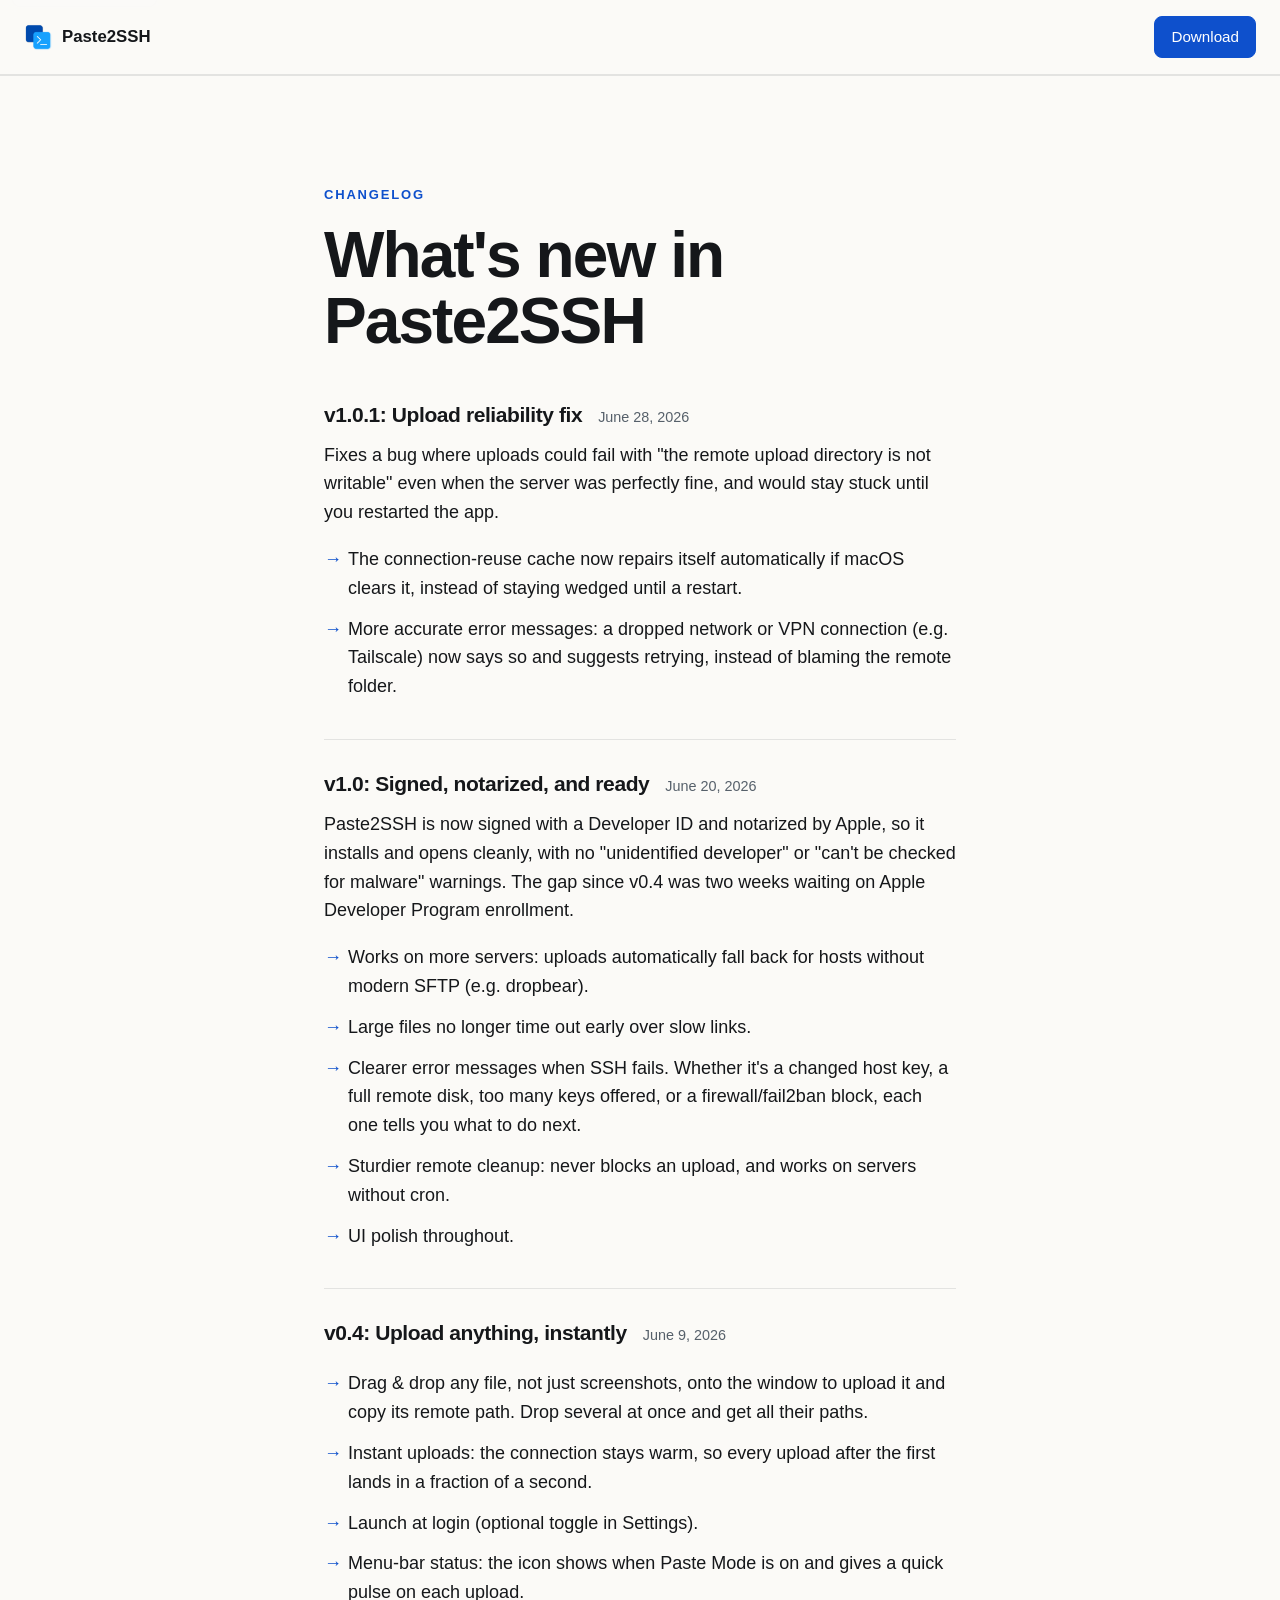
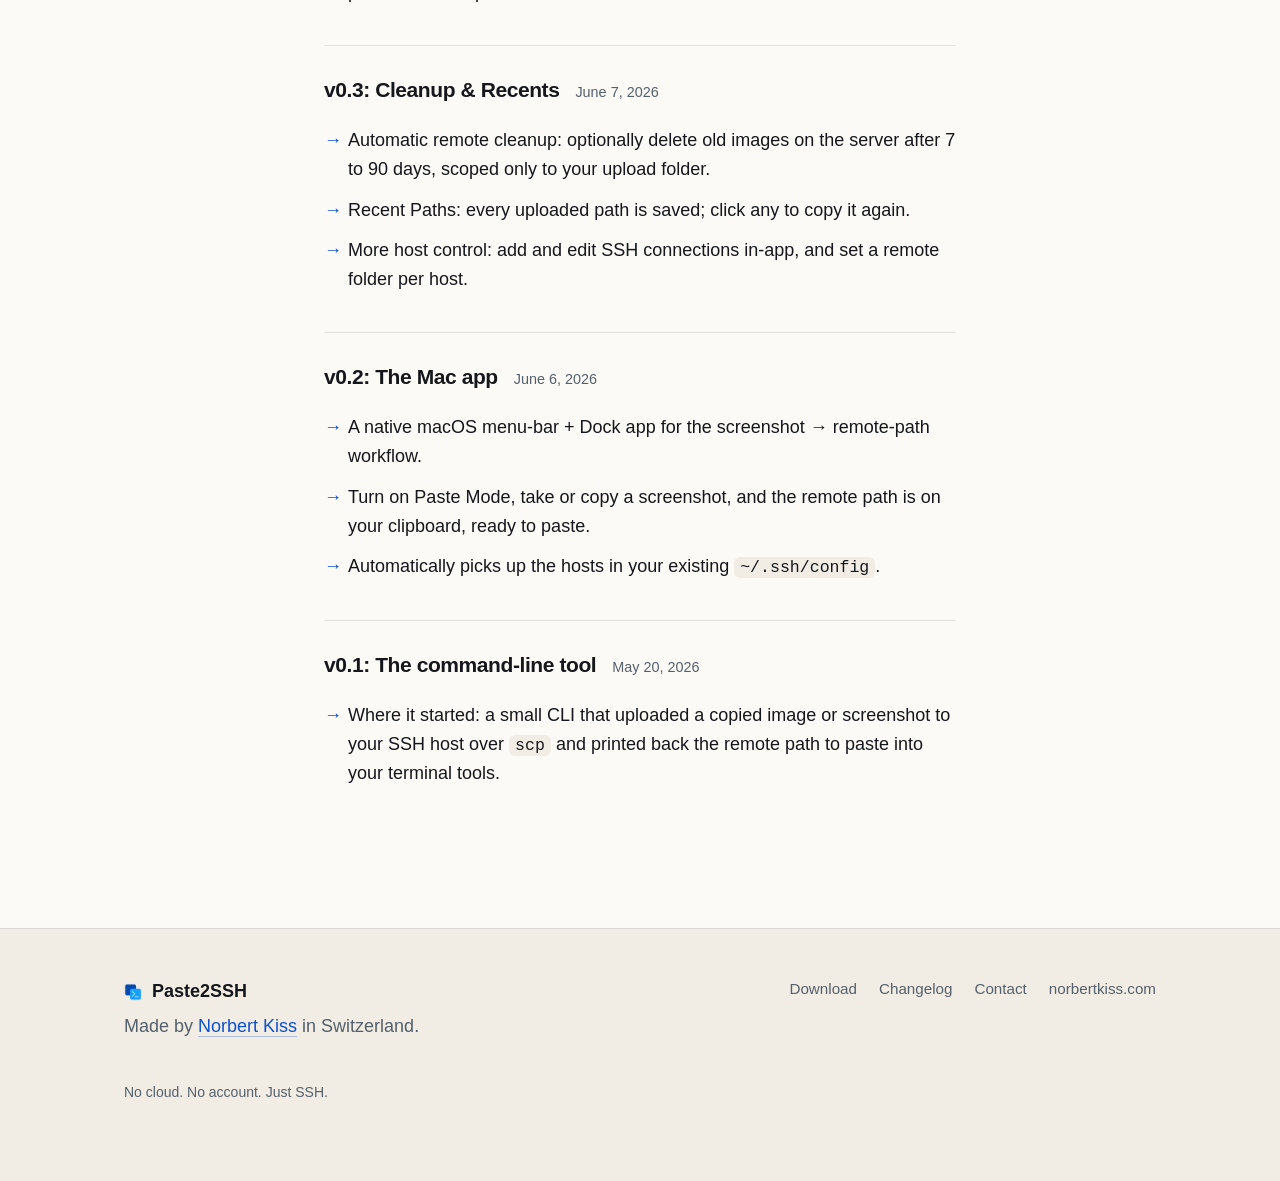
==== changelog/index.html @ ccfc24ff "Ship 1.0.1: fix upload control-socket bug; update site + changelog - SSHUploader: self-heal the Cont" ====
<!doctype html>
<html lang="en">
<head>
  <meta charset="utf-8" />
  <meta name="viewport" content="width=device-width, initial-scale=1" />
  <title>Changelog · Paste2SSH</title>
  <meta name="description" content="What's new in Paste2SSH: release notes from the command-line tool to the signed, notarized Mac app." />
  <meta name="theme-color" content="#0d1117" />
  <link rel="icon" type="image/png" sizes="32x32" href="/favicon-32x32.png?v=2" />
  <link rel="icon" type="image/png" sizes="16x16" href="/favicon-16x16.png?v=2" />
  <link rel="icon" href="/favicon.ico?v=2" sizes="any" />
  <link rel="apple-touch-icon" sizes="180x180" href="/apple-touch-icon.png?v=2" />
  <link rel="manifest" href="/site.webmanifest?v=2" />
  <link rel="canonical" href="https://paste2ssh.com/changelog/" />

  <meta property="og:type" content="website" />
  <meta property="og:site_name" content="Paste2SSH" />
  <meta property="og:url" content="https://paste2ssh.com/changelog/" />
  <meta property="og:title" content="Changelog · Paste2SSH" />
  <meta property="og:description" content="Release notes from the command-line tool to the signed, notarized Mac app." />
  <meta property="og:image" content="https://paste2ssh.com/og.png?v=4" />
  <meta property="og:image:type" content="image/png" />
  <meta property="og:image:width" content="1200" />
  <meta property="og:image:height" content="630" />

  <link rel="stylesheet" href="/styles.css?v=19" />
  <script
    defer
    data-website-id="dfid_6iDRUbRsPHQtEeW4TGu3i"
    data-domain="paste2ssh.com"
    src="https://datafa.st/js/script.js">
  </script>
</head>
<body>
  <a class="skip-link" href="#main">Skip to content</a>

  <header class="site-header">
    <a href="/" class="brand" aria-label="Paste2SSH home">
      <img class="brand-mark" src="/android-chrome-192x192.png?v=2" width="28" height="28" alt="" />
      <span class="brand-text">Paste2SSH</span>
    </a>
    <nav aria-label="Primary">
      <a href="/Paste2SSH-1.0.1.dmg" download data-fast-goal="download" data-fast-goal-location="changelog_nav" class="nav-cta">Download</a>
    </nav>
  </header>

  <main id="main">
    <section class="section">
      <div class="container container--narrow">
        <p class="eyebrow">Changelog</p>
        <h1>What's new in Paste2SSH</h1>

        <article class="release">
          <header class="release-head">
            <h2 class="release-ver">v1.0.1: Upload reliability fix</h2>
            <p class="release-date">June 28, 2026</p>
          </header>
          <p class="release-lead">
            Fixes a bug where uploads could fail with "the remote upload directory is
            not writable" even when the server was perfectly fine, and would stay
            stuck until you restarted the app.
          </p>
          <ul class="bullets">
            <li>The connection-reuse cache now repairs itself automatically if macOS clears it, instead of staying wedged until a restart.</li>
            <li>More accurate error messages: a dropped network or VPN connection (e.g. Tailscale) now says so and suggests retrying, instead of blaming the remote folder.</li>
          </ul>
        </article>

        <article class="release">
          <header class="release-head">
            <h2 class="release-ver">v1.0: Signed, notarized, and ready</h2>
            <p class="release-date">June 20, 2026</p>
          </header>
          <p class="release-lead">
            Paste2SSH is now signed with a Developer ID and notarized by Apple,
            so it installs and opens cleanly, with no "unidentified developer" or
            "can't be checked for malware" warnings. The gap since v0.4 was two
            weeks waiting on Apple Developer Program enrollment.
          </p>
          <ul class="bullets">
            <li>Works on more servers: uploads automatically fall back for hosts without modern SFTP (e.g. dropbear).</li>
            <li>Large files no longer time out early over slow links.</li>
            <li>Clearer error messages when SSH fails. Whether it's a changed host key, a full remote disk, too many keys offered, or a firewall/fail2ban block, each one tells you what to do next.</li>
            <li>Sturdier remote cleanup: never blocks an upload, and works on servers without cron.</li>
            <li>UI polish throughout.</li>
          </ul>
        </article>

        <article class="release">
          <header class="release-head">
            <h2 class="release-ver">v0.4: Upload anything, instantly</h2>
            <p class="release-date">June 9, 2026</p>
          </header>
          <ul class="bullets">
            <li>Drag &amp; drop any file, not just screenshots, onto the window to upload it and copy its remote path. Drop several at once and get all their paths.</li>
            <li>Instant uploads: the connection stays warm, so every upload after the first lands in a fraction of a second.</li>
            <li>Launch at login (optional toggle in Settings).</li>
            <li>Menu-bar status: the icon shows when Paste Mode is on and gives a quick pulse on each upload.</li>
          </ul>
        </article>

        <article class="release">
          <header class="release-head">
            <h2 class="release-ver">v0.3: Cleanup &amp; Recents</h2>
            <p class="release-date">June 7, 2026</p>
          </header>
          <ul class="bullets">
            <li>Automatic remote cleanup: optionally delete old images on the server after 7 to 90 days, scoped only to your upload folder.</li>
            <li>Recent Paths: every uploaded path is saved; click any to copy it again.</li>
            <li>More host control: add and edit SSH connections in-app, and set a remote folder per host.</li>
          </ul>
        </article>

        <article class="release">
          <header class="release-head">
            <h2 class="release-ver">v0.2: The Mac app</h2>
            <p class="release-date">June 6, 2026</p>
          </header>
          <ul class="bullets">
            <li>A native macOS menu-bar + Dock app for the screenshot → remote-path workflow.</li>
            <li>Turn on Paste Mode, take or copy a screenshot, and the remote path is on your clipboard, ready to paste.</li>
            <li>Automatically picks up the hosts in your existing <code>~/.ssh/config</code>.</li>
          </ul>
        </article>

        <article class="release">
          <header class="release-head">
            <h2 class="release-ver">v0.1: The command-line tool</h2>
            <p class="release-date">May 20, 2026</p>
          </header>
          <ul class="bullets">
            <li>Where it started: a small CLI that uploaded a copied image or screenshot to your SSH host over <code>scp</code> and printed back the remote path to paste into your terminal tools.</li>
          </ul>
        </article>
      </div>
    </section>
  </main>

  <footer class="site-footer">
    <div class="container">
      <div class="footer-row">
        <div>
          <p class="footer-brand">
            <img src="/android-chrome-192x192.png?v=2" width="18" height="18" alt="" />
            Paste2SSH
          </p>
          <p class="dim">Made by <a href="https://norbertkiss.com" data-fast-goal="norbertkiss_click" rel="noopener">Norbert Kiss</a> in Switzerland.</p>
        </div>
        <nav class="footer-nav" aria-label="Footer">
          <a href="/Paste2SSH-1.0.1.dmg" download data-fast-goal="download" data-fast-goal-location="changelog_footer">Download</a>
          <a href="/changelog/">Changelog</a>
          <a href="mailto:hello@paste2ssh.com" data-fast-goal="contact_click">Contact</a>
          <a href="https://norbertkiss.com" data-fast-goal="norbertkiss_click" rel="noopener">norbertkiss.com</a>
        </nav>
      </div>
      <p class="footer-bottom">No cloud. No account. Just SSH.</p>
    </div>
  </footer>
</body>
</html>
---- styles.css ----
/* ----------------------------------------------------------------
 * Paste2SSH landing — minimal stylesheet.
 * One sans font. One mono (for code). Three colors. Six font sizes.
 * ---------------------------------------------------------------- */

:root {
  --bg: #fbfaf7;
  --surface: #ffffff;
  --surface-alt: #f1ede5;
  --ink: #15171a;
  --ink-2: #56606a;
  --rule: rgba(15, 23, 30, 0.10);
  --accent: #0E50CC;
  --accent-ink: #ffffff;

  --sans: -apple-system, BlinkMacSystemFont, 'Inter', 'Segoe UI', Roboto,
          'Helvetica Neue', Arial, sans-serif;
  --mono: ui-monospace, 'SF Mono', SFMono-Regular, Menlo, Consolas,
          'Liberation Mono', monospace;

  --max: 1080px;
  --max-narrow: 680px;
  --radius: 12px;
}

@media (prefers-color-scheme: dark) {
  :root {
    --bg: #0d1117;
    --surface: #161b22;
    --surface-alt: #11161d;
    --ink: #e8ecf2;
    --ink-2: #9aa4af;
    --rule: rgba(240, 246, 252, 0.10);
    --accent: #4d92ff;
    --accent-ink: #0d1117;
  }
}

* { box-sizing: border-box; }

html { scroll-behavior: smooth; }

body {
  margin: 0;
  background: var(--bg);
  color: var(--ink);
  font-family: var(--sans);
  font-size: 18px;
  line-height: 1.6;
  -webkit-font-smoothing: antialiased;
  -moz-osx-font-smoothing: grayscale;
  text-rendering: optimizeLegibility;
}

a {
  color: var(--accent);
  text-decoration: none;
  border-bottom: 1px solid color-mix(in srgb, var(--accent) 28%, transparent);
}
a:hover { border-bottom-color: var(--accent); }

code {
  font-family: var(--mono);
  font-size: 0.92em;
  background: var(--surface-alt);
  color: var(--ink);
  padding: 1px 6px;
  border-radius: 6px;
}

h1, h2, h3 {
  margin: 0 0 0.5em;
  color: var(--ink);
  font-weight: 800;
  letter-spacing: -0.02em;
}
h1 {
  font-size: clamp(2.6rem, 5.4vw, 4rem);
  font-weight: 900;
  line-height: 1.04;
  letter-spacing: -0.03em;
}
h2 {
  font-size: clamp(1.85rem, 3.6vw, 2.5rem);
  line-height: 1.15;
}
h3 {
  font-size: 1.25rem;
  line-height: 1.35;
}

p { margin: 0 0 1em; color: var(--ink); }
.dim { color: var(--ink-2); }

.eyebrow {
  display: inline-block;
  font-size: 0.8125rem;
  font-weight: 700;
  letter-spacing: 0.14em;
  text-transform: uppercase;
  color: var(--accent);
  margin: 0 0 16px;
}

.skip-link {
  position: absolute;
  top: -40px;
  left: 12px;
  background: var(--surface);
  color: var(--ink);
  padding: 8px 12px;
  border-radius: 8px;
  border: 1px solid var(--rule);
}
.skip-link:focus { top: 12px; }

.container {
  max-width: var(--max);
  margin: 0 auto;
  padding: 0 24px;
}
.container--narrow { max-width: var(--max-narrow); }

/* ===== header ===== */

.site-header {
  position: sticky;
  top: 0;
  z-index: 10;
  display: flex;
  align-items: center;
  justify-content: space-between;
  padding: 16px 24px;
  background: color-mix(in srgb, var(--bg) 88%, transparent);
  backdrop-filter: blur(10px) saturate(140%);
  -webkit-backdrop-filter: blur(10px) saturate(140%);
  border-bottom: 1px solid var(--rule);
}

.brand {
  display: inline-flex;
  align-items: center;
  gap: 10px;
  font-weight: 800;
  color: var(--ink);
  border: 0;
}
.brand-mark { width: 28px; height: 28px; display: block; }
.brand-text { font-size: 1.05rem; }

.site-header nav {
  display: inline-flex;
  align-items: center;
  gap: 24px;
  font-size: 0.95rem;
}
.site-header nav a {
  color: var(--ink-2);
  border: 0;
}
.site-header nav a:hover,
.site-header nav a[aria-current="page"] { color: var(--ink); }

.nav-cta {
  padding: 8px 16px;
  border-radius: 8px;
  background: var(--accent);
  color: var(--accent-ink) !important;
  border: 1px solid var(--accent) !important;
}
.nav-cta:hover { filter: brightness(1.08); }

@media (max-width: 720px) {
  .site-header { padding: 12px 16px; }
  .site-header nav { gap: 16px; font-size: 0.9rem; }
  .site-header nav a:not(.nav-cta) { display: none; }
}

/* ===== hero ===== */

.hero { padding: clamp(72px, 9vw, 128px) 0 clamp(56px, 7vw, 88px); }

.hero-inner { text-align: center; }
.hero-copy {
  max-width: 760px;
  margin: 0 auto;
}
.hero-copy .subhead { margin-left: auto; margin-right: auto; }
.hero-copy .cta-row { justify-content: center; }

.subhead {
  font-size: clamp(1.125rem, 1.6vw, 1.3125rem);
  line-height: 1.55;
  color: var(--ink-2);
  max-width: 54ch;
  margin: 20px 0 32px;
}

.cta-row {
  display: flex;
  flex-wrap: wrap;
  gap: 12px;
}

.btn {
  display: inline-flex;
  align-items: center;
  justify-content: center;
  padding: 14px 22px;
  border-radius: 10px;
  font-weight: 600;
  font-size: 1rem;
  border: 1px solid var(--rule);
  background: var(--surface);
  color: var(--ink);
  cursor: pointer;
}
.btn:hover { border-color: var(--ink-2); }

.btn-primary {
  background: var(--accent);
  color: var(--accent-ink);
  border-color: var(--accent);
}
.btn-primary:hover { filter: brightness(1.08); }

.btn-secondary { background: transparent; }

.btn-brew {
  gap: 9px;
  padding: 14px 18px;
  font-family: var(--mono);
  font-size: 0.875rem;
  background: var(--surface-alt);
  color: var(--ink);
  border-color: var(--rule);
  white-space: nowrap;
}
.btn-brew:hover { border-color: var(--ink-2); }
.btn-brew .brew-prompt { color: var(--accent); font-weight: 700; }
.brew-icon { color: var(--ink-2); flex-shrink: 0; margin-left: 2px; }
.brew-icon--check { display: none; }
.btn-brew.copied { border-color: color-mix(in srgb, var(--accent) 40%, var(--rule)); }
.btn-brew.copied .brew-icon--copy { display: none; }
.btn-brew.copied .brew-icon--check { display: inline; color: var(--accent); }
@media (max-width: 380px) {
  .btn-brew { font-size: 0.8rem; padding: 14px 14px; }
}

.trust-line {
  margin: 18px 0 0;
  font-size: 0.875rem;
  color: var(--ink-2);
}
.hero-support {
  margin: 18px 0 0;
  font-size: 0.875rem;
  color: var(--ink-2);
  text-align: center;
}

.hero-shot {
  margin: clamp(40px, 5vw, 64px) auto 0;
  max-width: 1000px;
}
.hero-shot img,
.hero-shot video {
  display: block;
  width: 100%;
  height: auto;
  border-radius: 14px;
  border: 1px solid var(--rule);
  box-shadow: 0 24px 60px rgba(15, 23, 30, 0.12);
}

/* ===== generic section ===== */

.section { padding: clamp(64px, 8vw, 104px) 0; border-top: 1px solid var(--rule); }
.section--alt { background: var(--surface-alt); }

.section-lede {
  margin: -6px 0 32px;
  font-size: 1.125rem;
  max-width: 56ch;
  color: var(--ink-2);
}

/* ===== "the annoyance" steps ===== */

.five-steps {
  margin: 24px 0;
  padding: 0;
  list-style: none;
  counter-reset: step;
}
.five-steps li {
  counter-increment: step;
  position: relative;
  padding: 14px 14px 14px 56px;
  border-top: 1px solid var(--rule);
}
.five-steps li:last-child { border-bottom: 1px solid var(--rule); }
.five-steps li::before {
  content: counter(step);
  position: absolute;
  left: 14px;
  top: 50%;
  transform: translateY(-50%);
  display: inline-grid;
  place-items: center;
  width: 30px;
  height: 30px;
  border-radius: 999px;
  background: var(--surface-alt);
  color: var(--ink-2);
  font-weight: 700;
  font-size: 0.875rem;
}

.pullquote {
  margin: 36px 0 20px;
  padding-left: 22px;
  border-left: 4px solid var(--accent);
  font-size: clamp(1.3125rem, 2.2vw, 1.625rem);
  font-weight: 700;
  line-height: 1.4;
  letter-spacing: -0.01em;
  color: var(--ink);
}

/* ===== how-it-works ===== */

.how-grid {
  display: grid;
  grid-template-columns: 1fr 1fr;
  gap: 56px;
  align-items: center;
}
@media (max-width: 820px) {
  .how-grid { grid-template-columns: 1fr; gap: 32px; }
}

.workflow {
  padding: clamp(36px, 4vw, 52px) 24px;
  background: var(--surface);
  border: 1px solid var(--rule);
  border-radius: 16px;
  display: flex;
  flex-direction: column;
  align-items: center;
  gap: 18px;
}
.workflow-step {
  display: flex;
  flex-direction: column;
  align-items: center;
  gap: 16px;
}
.workflow-step strong {
  font-size: 1.1875rem;
  font-weight: 700;
  text-align: center;
}

.keycaps {
  display: inline-flex;
  gap: 8px;
}
.keycaps kbd {
  display: inline-grid;
  place-items: center;
  min-width: 52px;
  height: 52px;
  padding: 0 12px;
  background: var(--surface-alt);
  color: var(--ink);
  font-family: var(--mono);
  font-size: 1.25rem;
  border: 1px solid var(--rule);
  border-bottom-width: 3px;
  border-radius: 10px;
}

.workflow-arrow {
  color: var(--ink-2);
  font-size: 1.25rem;
}

.terminal {
  margin: 48px 0 0;
  padding: 20px 24px;
  background: var(--surface-alt);
  border: 1px solid var(--rule);
  border-radius: var(--radius);
  color: var(--ink);
  overflow-x: auto;
  white-space: pre;
  font-family: var(--mono);
  font-size: 0.9375rem;
  line-height: 1.6;
}
.term-prompt { color: var(--accent); font-weight: 700; }
.term-out    { color: var(--ink-2); }

/* ===== tour features (stacked) ===== */

.section--tour > .container > .eyebrow,
.section--tour > .container > h2,
.section--tour > .container > .section-lede {
  text-align: center;
}
.section--tour > .container > h2 {
  max-width: 22ch;
  margin-left: auto;
  margin-right: auto;
}
.section--tour > .container > .section-lede {
  margin-left: auto;
  margin-right: auto;
}

.tour-feature {
  padding: clamp(56px, 8vw, 104px) 0 0;
  display: flex;
  flex-direction: column;
  align-items: center;
  text-align: center;
}

.tour-feature-eyebrow {
  font-size: 0.8125rem;
  font-weight: 700;
  letter-spacing: 0.14em;
  text-transform: uppercase;
  color: var(--accent);
  margin: 0 0 14px;
}

.tour-feature h3 {
  font-size: clamp(1.875rem, 3.6vw, 2.75rem);
  font-weight: 800;
  line-height: 1.1;
  letter-spacing: -0.02em;
  max-width: 22ch;
  margin: 0 auto 20px;
  color: var(--ink);
}

.tour-feature p {
  font-size: 1.0625rem;
  line-height: 1.65;
  max-width: 58ch;
  margin: 0 auto 12px;
  color: var(--ink-2);
}
.tour-feature p:last-of-type { margin-bottom: 0; }

.tour-feature figure {
  margin: clamp(36px, 5vw, 56px) auto 0;
  display: flex;
  flex-direction: column;
  align-items: center;
  width: 100%;
}
.tour-feature img {
  width: 100%;
  max-width: 720px;
  height: auto;
  border-radius: 14px;
  border: 1px solid var(--rule);
  box-shadow: 0 24px 60px rgba(15, 23, 30, 0.10);
}
.tour-feature figcaption {
  margin-top: 14px;
  font-size: 0.9rem;
  color: var(--ink-2);
}

.tour-feature .menubar-mock {
  max-width: 320px;
  box-shadow: 0 24px 60px rgba(15, 23, 30, 0.10);
}

/* ===== menu-bar mock ===== */

.menubar-mock {
  width: 100%;
  border: 1px solid var(--rule);
  border-radius: var(--radius);
  overflow: hidden;
  background: var(--surface);
  font-size: 0.875rem;
}
.menubar-strip {
  display: flex;
  align-items: center;
  gap: 12px;
  padding: 7px 12px;
  background: var(--surface-alt);
  border-bottom: 1px solid var(--rule);
  font-family: var(--mono);
  font-size: 0.78rem;
  color: var(--ink-2);
}
.menubar-clock { letter-spacing: 0.04em; }
.menubar-spacer { flex: 1; }
.menubar-app { display: block; }

.menubar-menu {
  margin: 0;
  padding: 6px;
  list-style: none;
}
.menubar-item {
  display: flex;
  align-items: center;
  justify-content: space-between;
  gap: 10px;
  padding: 8px 12px;
  border-radius: 6px;
  color: var(--ink);
  text-align: left;
}
.menubar-item--header { font-weight: 600; }
.menubar-item--section { color: var(--ink-2); font-size: 0.78rem; text-transform: uppercase; letter-spacing: 0.08em; padding-top: 14px; padding-bottom: 4px; }
.menubar-item--checked { color: var(--accent); font-weight: 600; }
.menubar-item--divider {
  height: 1px;
  background: var(--rule);
  margin: 6px 12px;
  padding: 0;
}

.badge {
  display: inline-block;
  padding: 2px 8px;
  border-radius: 999px;
  font-size: 0.7rem;
  font-weight: 700;
  letter-spacing: 0.08em;
}
.badge--on { background: rgba(34, 197, 94, 0.14); color: #16a34a; border: 1px solid rgba(34, 197, 94, 0.32); }

/* ===== screenshot cards (main page) ===== */

.shots-center { text-align: center; }
.section .shots-center.eyebrow { display: block; }
h2.shots-center {
  max-width: 22ch;
  margin-left: auto;
  margin-right: auto;
}

.shots-grid {
  display: grid;
  grid-template-columns: repeat(3, 1fr);
  gap: 28px;
  margin-top: 48px;
}
@media (max-width: 900px) {
  .shots-grid { grid-template-columns: 1fr; gap: 40px; max-width: 480px; margin-left: auto; margin-right: auto; }
}

.shot-card { margin: 0; }
.shot-card img {
  width: 100%;
  height: auto;
  border-radius: 14px;
  border: 1px solid var(--rule);
  box-shadow: 0 16px 44px rgba(15, 23, 30, 0.10);
}
.shot-card figcaption {
  margin-top: 16px;
  font-size: 0.95rem;
  line-height: 1.55;
  color: var(--ink-2);
}
.shot-card figcaption strong {
  display: block;
  color: var(--ink);
  font-size: 1.0625rem;
  margin-bottom: 4px;
}

.shots-more { margin-top: 44px; font-size: 1.0625rem; }

.demo-lede {
  max-width: 56ch;
  margin: 16px auto 0;
  text-align: center;
}
.demo-shot {
  margin: 48px auto 0;
  max-width: 920px;
}
.demo-shot img,
.demo-shot video {
  width: 100%;
  height: auto;
  display: block;
  border-radius: 14px;
  border: 1px solid var(--rule);
  box-shadow: 0 24px 60px rgba(15, 23, 30, 0.12);
}

.small-note { font-size: 0.9375rem; margin-top: 20px; }

/* ===== changelog ===== */

.release {
  padding: 32px 0;
  border-top: 1px solid var(--rule);
}
.release:first-of-type { border-top: 0; padding-top: 16px; }
.release-head {
  display: flex;
  flex-wrap: wrap;
  align-items: baseline;
  gap: 4px 16px;
  margin-bottom: 12px;
}
.release-ver { margin: 0; font-size: 1.3125rem; }
.release-date { margin: 0; font-size: 0.9rem; color: var(--ink-2); }
.release-lead { color: var(--ink); margin: 0; }
.release-lead + .bullets { margin-top: 12px; }

/* ===== final CTA band ===== */

.band {
  background: #0E50CC;
  padding: clamp(72px, 9vw, 112px) 0;
  text-align: center;
}
.band h2 {
  color: #ffffff;
  max-width: 24ch;
  margin: 0 auto 14px;
}
.band-sub {
  color: rgba(255, 255, 255, 0.85);
  max-width: 36ch;
  margin: 0 auto 28px;
}
.band-cta { justify-content: center; }
.btn-invert {
  background: #ffffff;
  color: var(--accent);
  border-color: #ffffff;
  font-size: 1.0625rem;
  padding: 16px 28px;
}
.btn-invert:hover { filter: brightness(0.96); color: var(--accent); }
.btn-share {
  gap: 9px;
  background: transparent;
  color: #ffffff;
  border: 1px solid rgba(255, 255, 255, 0.55);
  font-size: 1.0625rem;
  padding: 16px 24px;
}
.btn-share:hover { border-color: #ffffff; }
.share-icon { color: currentColor; flex-shrink: 0; }
.share-icon--check { display: none; }
.btn-share.copied .share-icon--copy { display: none; }
.btn-share.copied .share-icon--check { display: inline; }
.band-meta {
  margin: 22px 0 0;
  font-size: 0.9375rem;
  color: rgba(255, 255, 255, 0.75);
}
.band-meta a {
  color: rgba(255, 255, 255, 0.9);
  border-bottom-color: rgba(255, 255, 255, 0.4);
}
.band-meta a:hover { border-bottom-color: #ffffff; }

/* ===== bullets ===== */

.bullets {
  padding-left: 0;
  list-style: none;
  margin: 16px 0 0;
}
.bullets li {
  position: relative;
  padding: 6px 0 6px 24px;
  color: var(--ink);
}
.bullets li::before {
  content: '→';
  position: absolute;
  left: 0;
  color: var(--accent);
  font-weight: 700;
}

/* ===== founder letter ===== */

.section--letter { background: var(--surface-alt); }

.letter {
  margin: 24px 0 0;
  padding: 44px 48px;
  background: var(--surface);
  border: 1px solid var(--rule);
  border-radius: var(--radius);
  font-size: 1.125rem;
  line-height: 1.7;
  color: var(--ink);
}
.letter p { color: var(--ink); margin: 0 0 1.1em; }
.letter p:last-child { margin-bottom: 0; }
.letter-sign { margin-top: 32px; font-weight: 600; }
.letter-ps { margin-top: 28px; padding-top: 22px; border-top: 1px solid var(--rule); color: var(--ink-2); font-size: 1rem; }

.letter-cta { justify-content: flex-start; margin-top: 32px; }

@media (max-width: 600px) {
  .letter { padding: 28px 24px; font-size: 1.0625rem; }
}

/* ===== download meta ===== */

.meta {
  margin: 28px 0 0;
  padding: 20px 22px;
  border: 1px solid var(--rule);
  border-radius: var(--radius);
  background: var(--surface);
  display: grid;
  grid-template-columns: repeat(auto-fit, minmax(140px, 1fr));
  gap: 16px 24px;
}
.meta > div { display: flex; flex-direction: column; gap: 2px; }
.meta dt {
  font-size: 0.78rem;
  font-weight: 700;
  text-transform: uppercase;
  letter-spacing: 0.1em;
  color: var(--ink-2);
}
.meta dd { margin: 0; font-size: 0.95rem; color: var(--ink); }

/* ===== faq ===== */

.section--faq details {
  border-top: 1px solid var(--rule);
  padding: 20px 0;
}
.section--faq details:last-of-type { border-bottom: 1px solid var(--rule); }

.section--faq summary {
  list-style: none;
  cursor: pointer;
  font-weight: 700;
  font-size: 1.0625rem;
  display: flex;
  justify-content: space-between;
  align-items: center;
  gap: 16px;
  color: var(--ink);
}
.section--faq summary::-webkit-details-marker { display: none; }
.section--faq summary::after {
  content: '+';
  font-family: var(--mono);
  font-size: 1.4rem;
  color: var(--ink-2);
  line-height: 1;
}
.section--faq details[open] summary::after { content: '−'; }

.section--faq details p {
  margin: 14px 0 0;
  color: var(--ink-2);
}

.section--faq + .container,
.faq-more {
  margin-top: 28px;
  text-align: center;
}

/* ===== footer ===== */

.site-footer {
  border-top: 1px solid var(--rule);
  padding: 48px 0 64px;
  background: var(--surface-alt);
}
.footer-row {
  display: flex;
  flex-wrap: wrap;
  align-items: flex-start;
  justify-content: space-between;
  gap: 28px;
}
.footer-brand {
  display: inline-flex;
  align-items: center;
  gap: 10px;
  margin: 0 0 6px;
  font-weight: 800;
  color: var(--ink);
}
.footer-brand img { display: block; width: 18px; height: 18px; }
.footer-nav {
  display: flex;
  flex-wrap: wrap;
  gap: 6px 22px;
  align-items: center;
  font-size: 0.95rem;
}
.footer-nav a {
  color: var(--ink-2);
  border: 0;
}
.footer-nav a:hover { color: var(--ink); }
.footer-bottom {
  margin-top: 22px;
  color: var(--ink-2);
  font-size: 0.875rem;
}
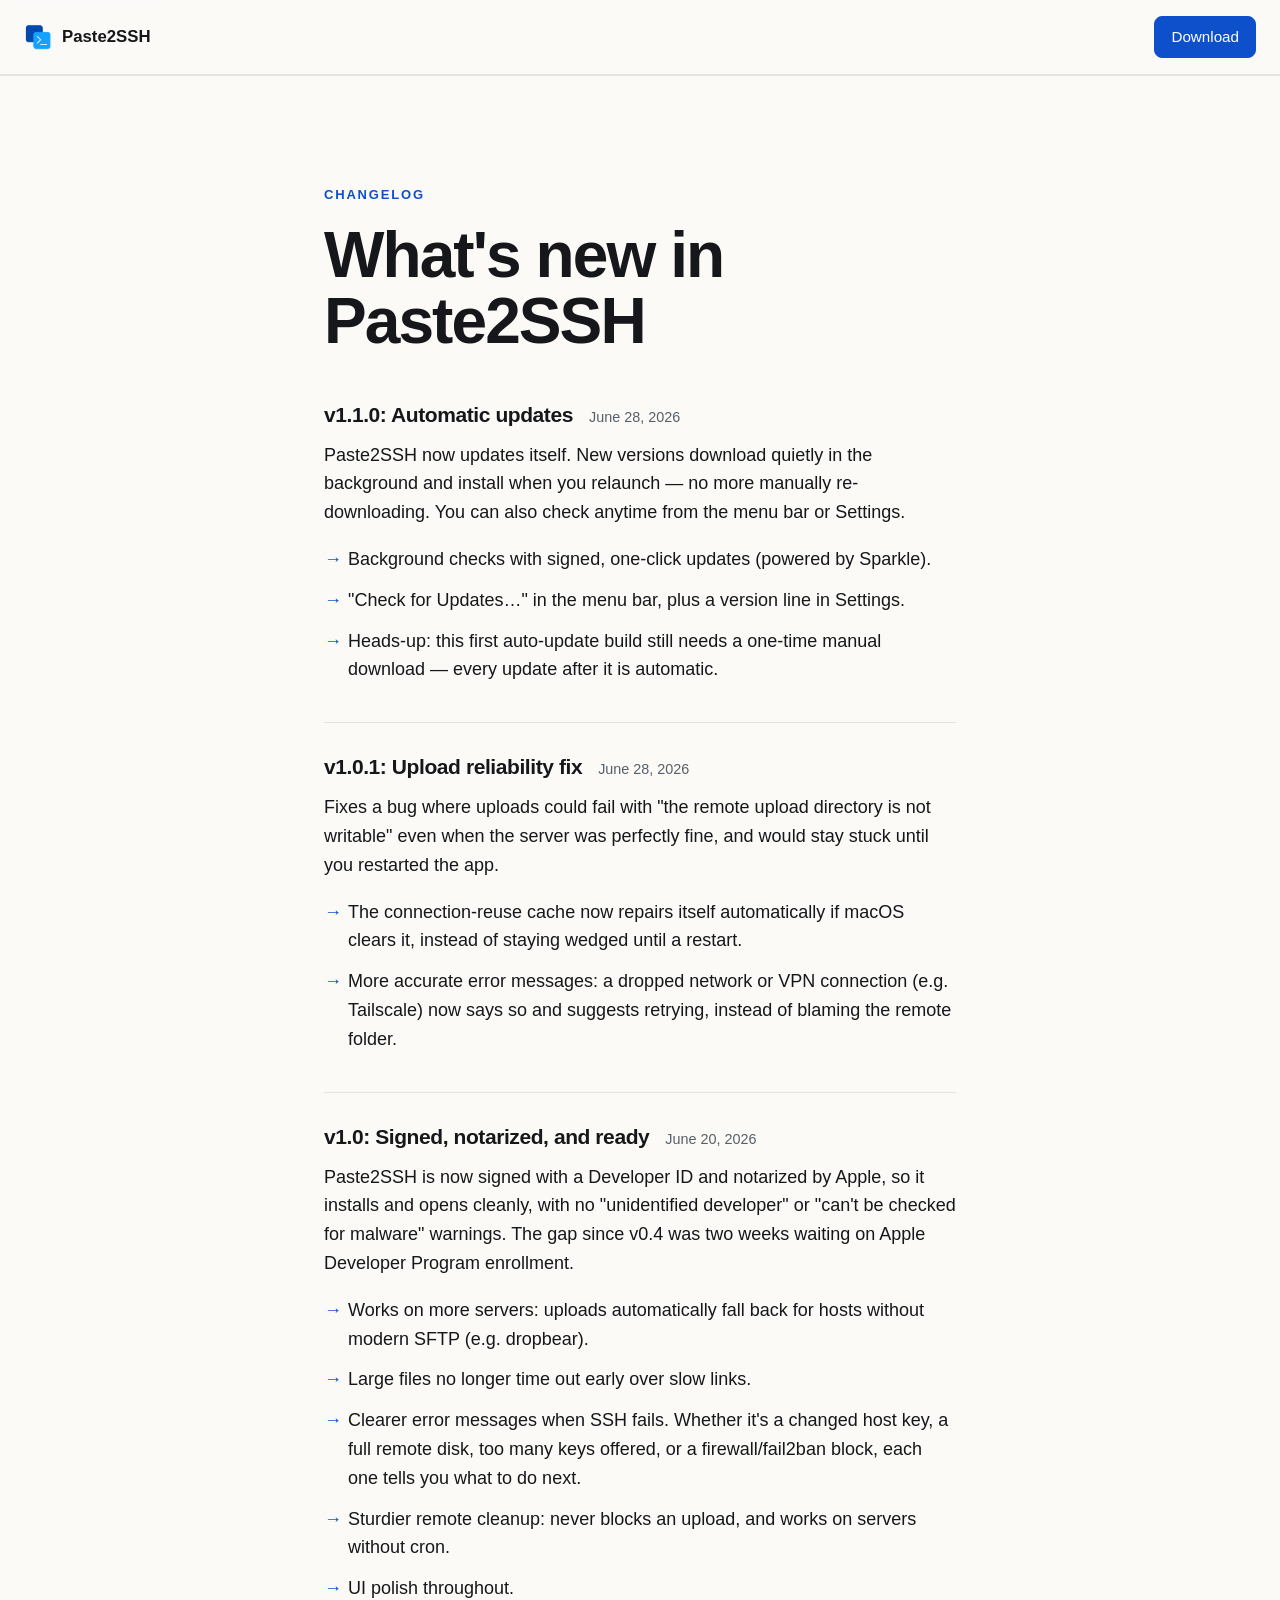
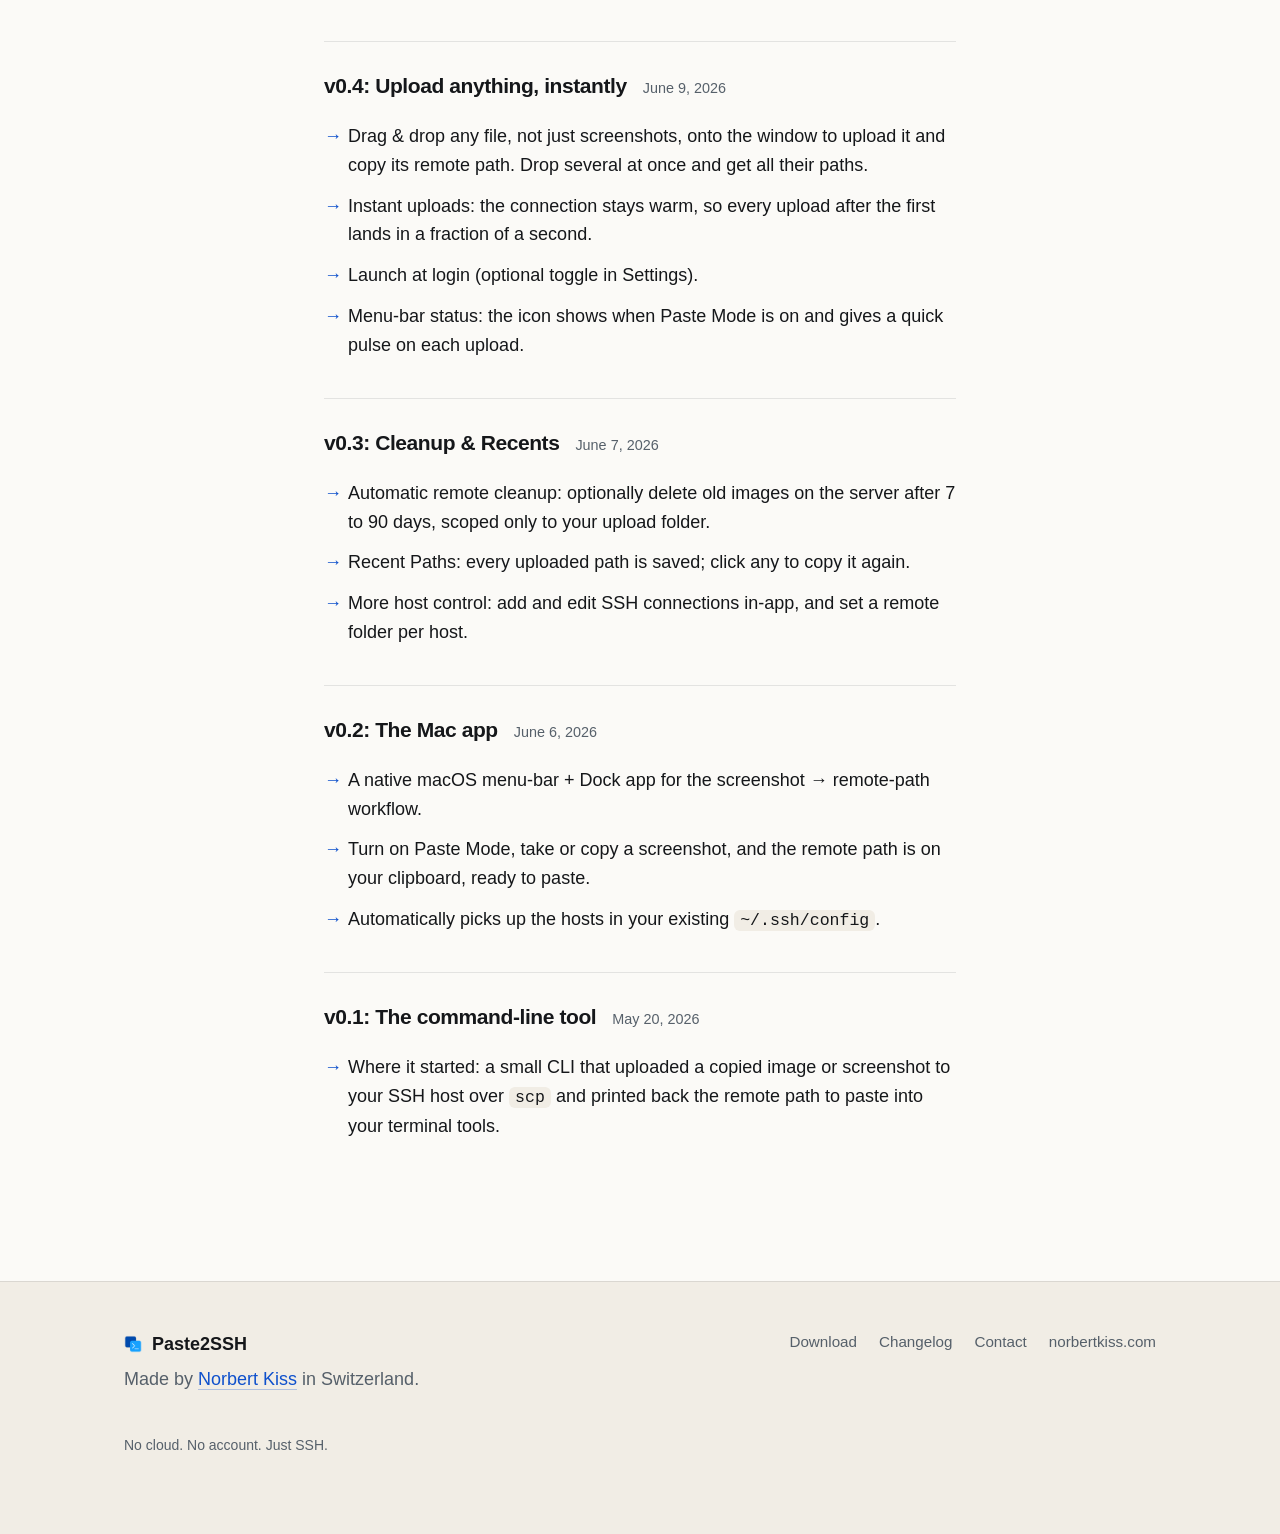
==== commit 24c2ee61: "Ship 1.1.0: in-app auto-updates (Sparkle) - Embed Sparkle 2: the app auto-checks, downloads new vers" ====
--- a/changelog/index.html
+++ b/changelog/index.html
@@ -40,7 +40,7 @@
       <span class="brand-text">Paste2SSH</span>
     </a>
     <nav aria-label="Primary">
-      <a href="/Paste2SSH-1.0.1.dmg" download data-fast-goal="download" data-fast-goal-location="changelog_nav" class="nav-cta">Download</a>
+      <a href="/Paste2SSH-1.1.0.dmg" download data-fast-goal="download" data-fast-goal-location="changelog_nav" class="nav-cta">Download</a>
     </nav>
   </header>
 
@@ -49,6 +49,23 @@
       <div class="container container--narrow">
         <p class="eyebrow">Changelog</p>
         <h1>What's new in Paste2SSH</h1>
+
+        <article class="release">
+          <header class="release-head">
+            <h2 class="release-ver">v1.1.0: Automatic updates</h2>
+            <p class="release-date">June 28, 2026</p>
+          </header>
+          <p class="release-lead">
+            Paste2SSH now updates itself. New versions download quietly in the background and
+            install when you relaunch — no more manually re-downloading. You can also check
+            anytime from the menu bar or Settings.
+          </p>
+          <ul class="bullets">
+            <li>Background checks with signed, one-click updates (powered by Sparkle).</li>
+            <li>"Check for Updates…" in the menu bar, plus a version line in Settings.</li>
+            <li>Heads-up: this first auto-update build still needs a one-time manual download — every update after it is automatic.</li>
+          </ul>
+        </article>
 
         <article class="release">
           <header class="release-head">
@@ -147,7 +164,7 @@
           <p class="dim">Made by <a href="https://norbertkiss.com" data-fast-goal="norbertkiss_click" rel="noopener">Norbert Kiss</a> in Switzerland.</p>
         </div>
         <nav class="footer-nav" aria-label="Footer">
-          <a href="/Paste2SSH-1.0.1.dmg" download data-fast-goal="download" data-fast-goal-location="changelog_footer">Download</a>
+          <a href="/Paste2SSH-1.1.0.dmg" download data-fast-goal="download" data-fast-goal-location="changelog_footer">Download</a>
           <a href="/changelog/">Changelog</a>
           <a href="mailto:hello@paste2ssh.com" data-fast-goal="contact_click">Contact</a>
           <a href="https://norbertkiss.com" data-fast-goal="norbertkiss_click" rel="noopener">norbertkiss.com</a>
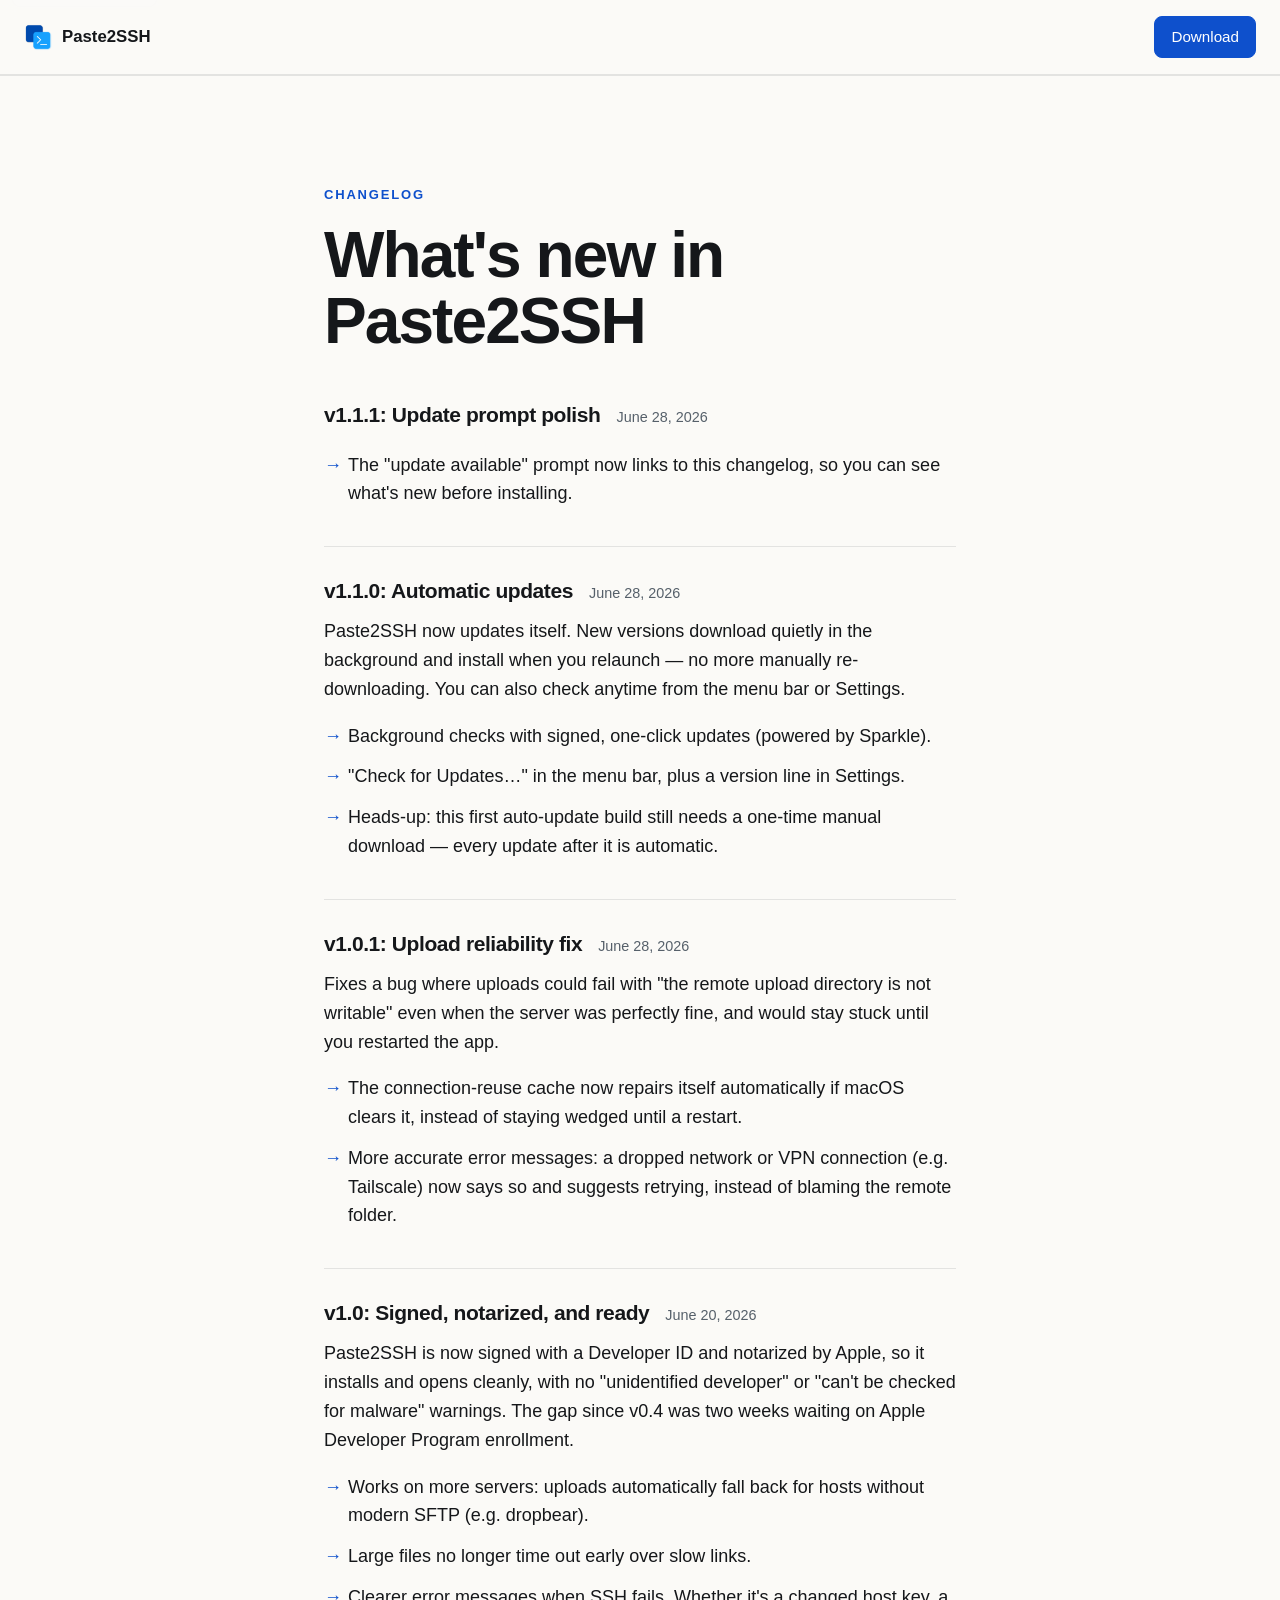
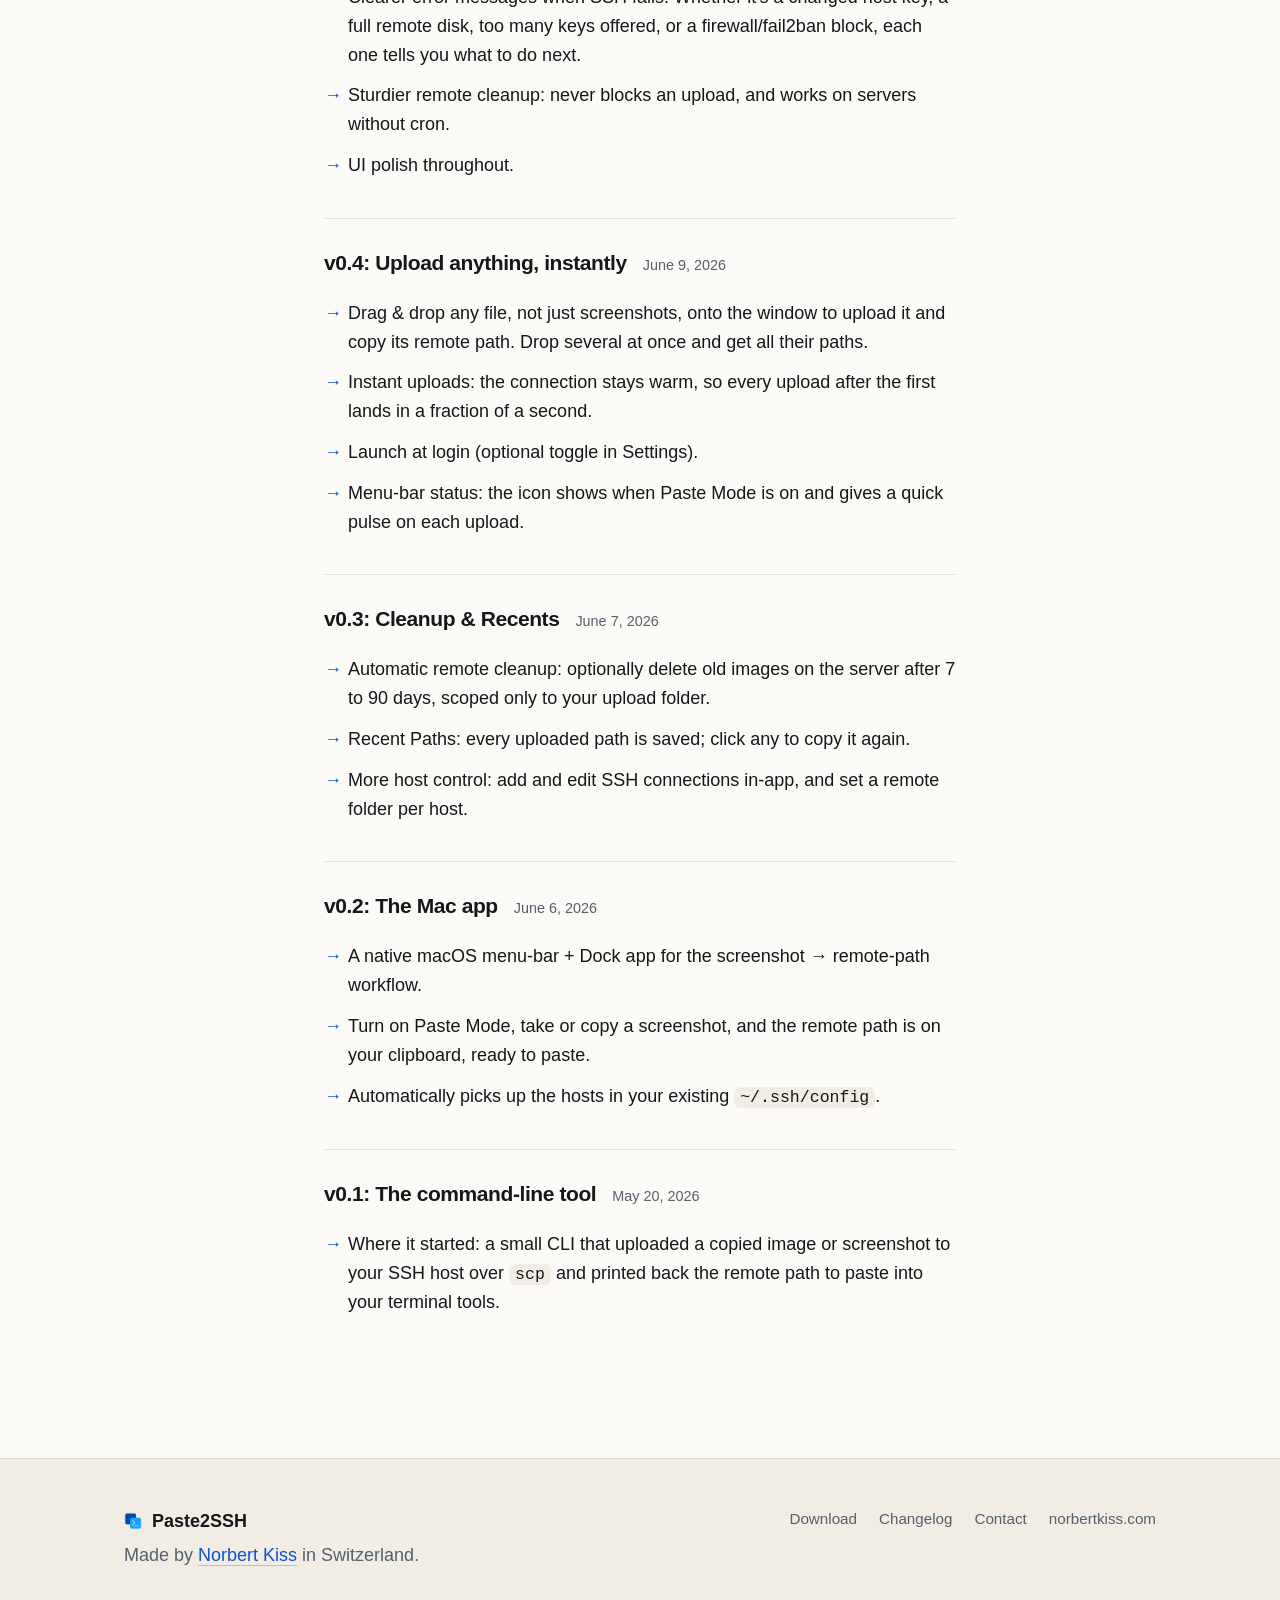
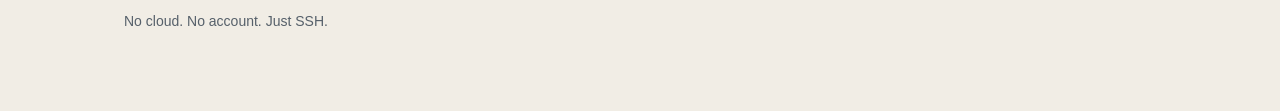
==== commit 95541551: "Release 1.1.1: update prompt links to changelog - appcast now sets sparkle:releaseNotesLink so the i" ====
--- a/changelog/index.html
+++ b/changelog/index.html
@@ -40,7 +40,7 @@
       <span class="brand-text">Paste2SSH</span>
     </a>
     <nav aria-label="Primary">
-      <a href="/Paste2SSH-1.1.0.dmg" download data-fast-goal="download" data-fast-goal-location="changelog_nav" class="nav-cta">Download</a>
+      <a href="/Paste2SSH-1.1.1.dmg" download data-fast-goal="download" data-fast-goal-location="changelog_nav" class="nav-cta">Download</a>
     </nav>
   </header>
 
@@ -49,6 +49,16 @@
       <div class="container container--narrow">
         <p class="eyebrow">Changelog</p>
         <h1>What's new in Paste2SSH</h1>
+
+        <article class="release">
+          <header class="release-head">
+            <h2 class="release-ver">v1.1.1: Update prompt polish</h2>
+            <p class="release-date">June 28, 2026</p>
+          </header>
+          <ul class="bullets">
+            <li>The "update available" prompt now links to this changelog, so you can see what's new before installing.</li>
+          </ul>
+        </article>
 
         <article class="release">
           <header class="release-head">
@@ -164,7 +174,7 @@
           <p class="dim">Made by <a href="https://norbertkiss.com" data-fast-goal="norbertkiss_click" rel="noopener">Norbert Kiss</a> in Switzerland.</p>
         </div>
         <nav class="footer-nav" aria-label="Footer">
-          <a href="/Paste2SSH-1.1.0.dmg" download data-fast-goal="download" data-fast-goal-location="changelog_footer">Download</a>
+          <a href="/Paste2SSH-1.1.1.dmg" download data-fast-goal="download" data-fast-goal-location="changelog_footer">Download</a>
           <a href="/changelog/">Changelog</a>
           <a href="mailto:hello@paste2ssh.com" data-fast-goal="contact_click">Contact</a>
           <a href="https://norbertkiss.com" data-fast-goal="norbertkiss_click" rel="noopener">norbertkiss.com</a>
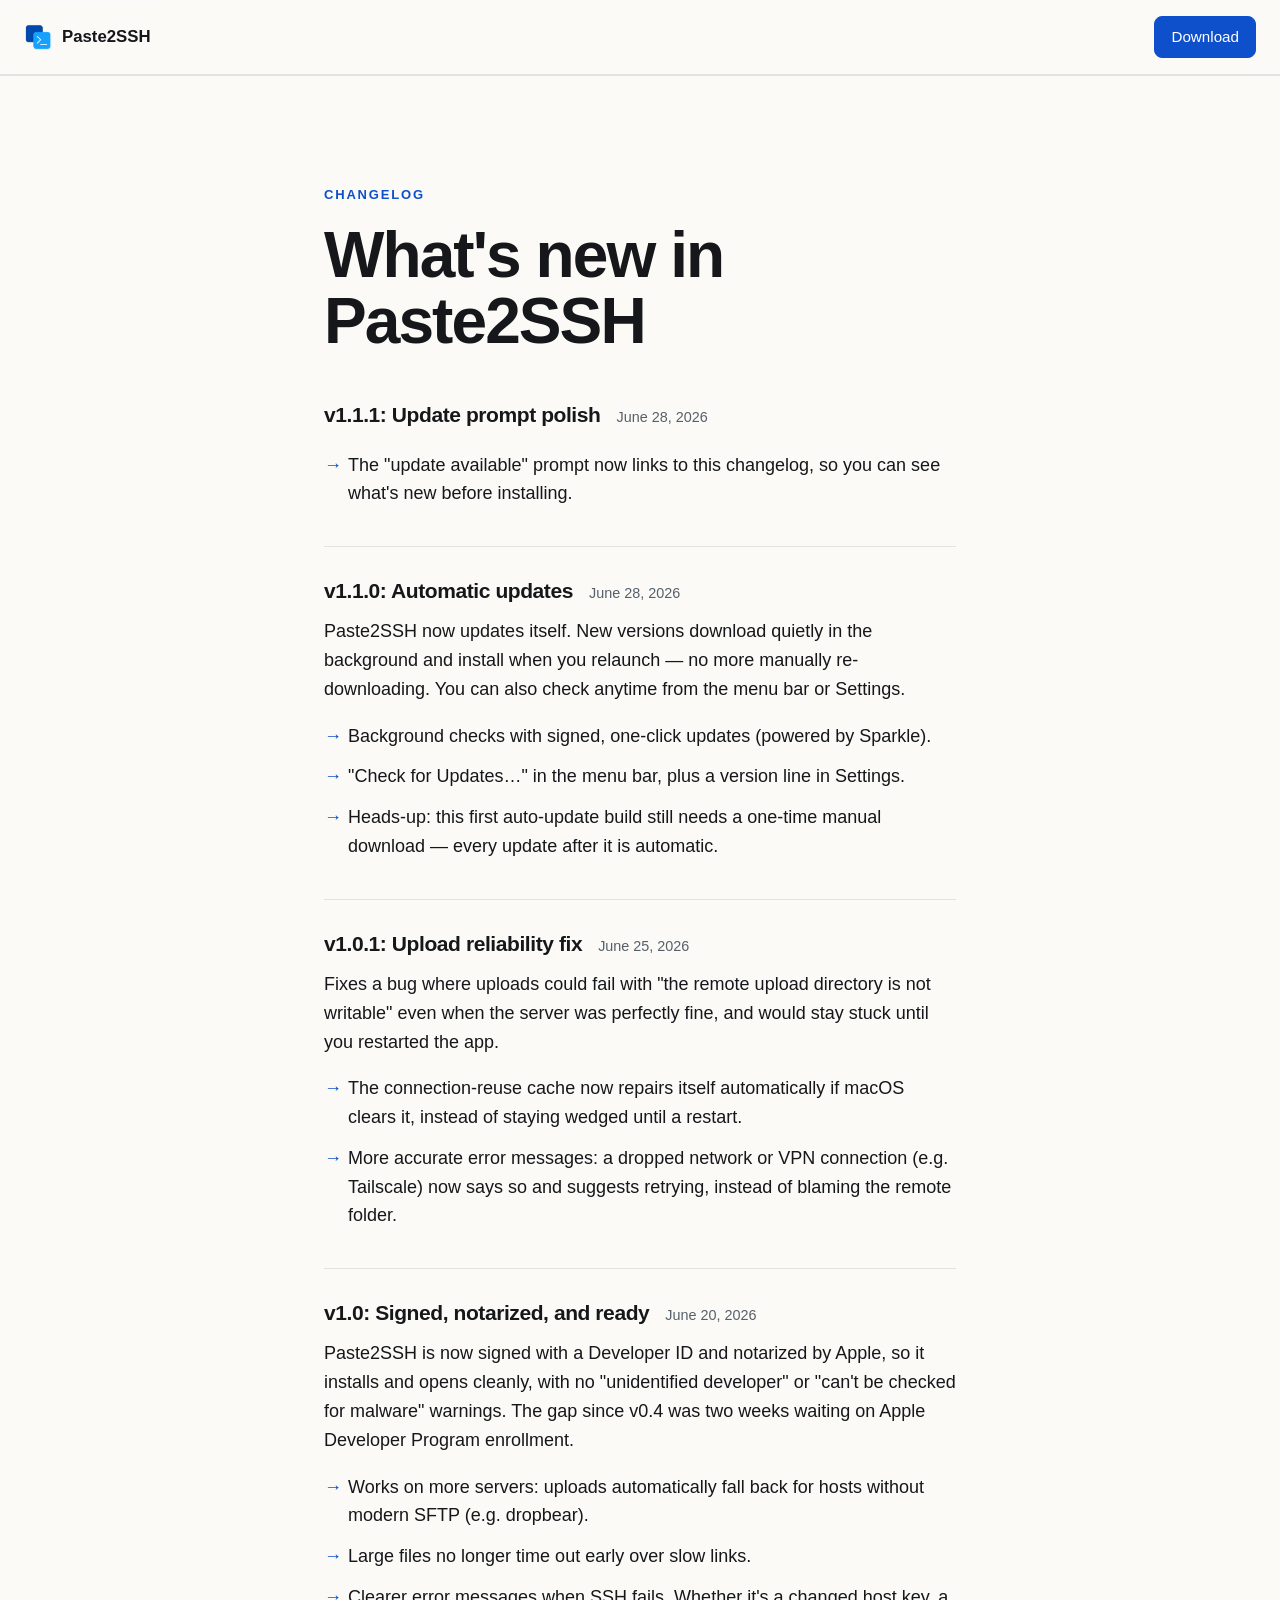
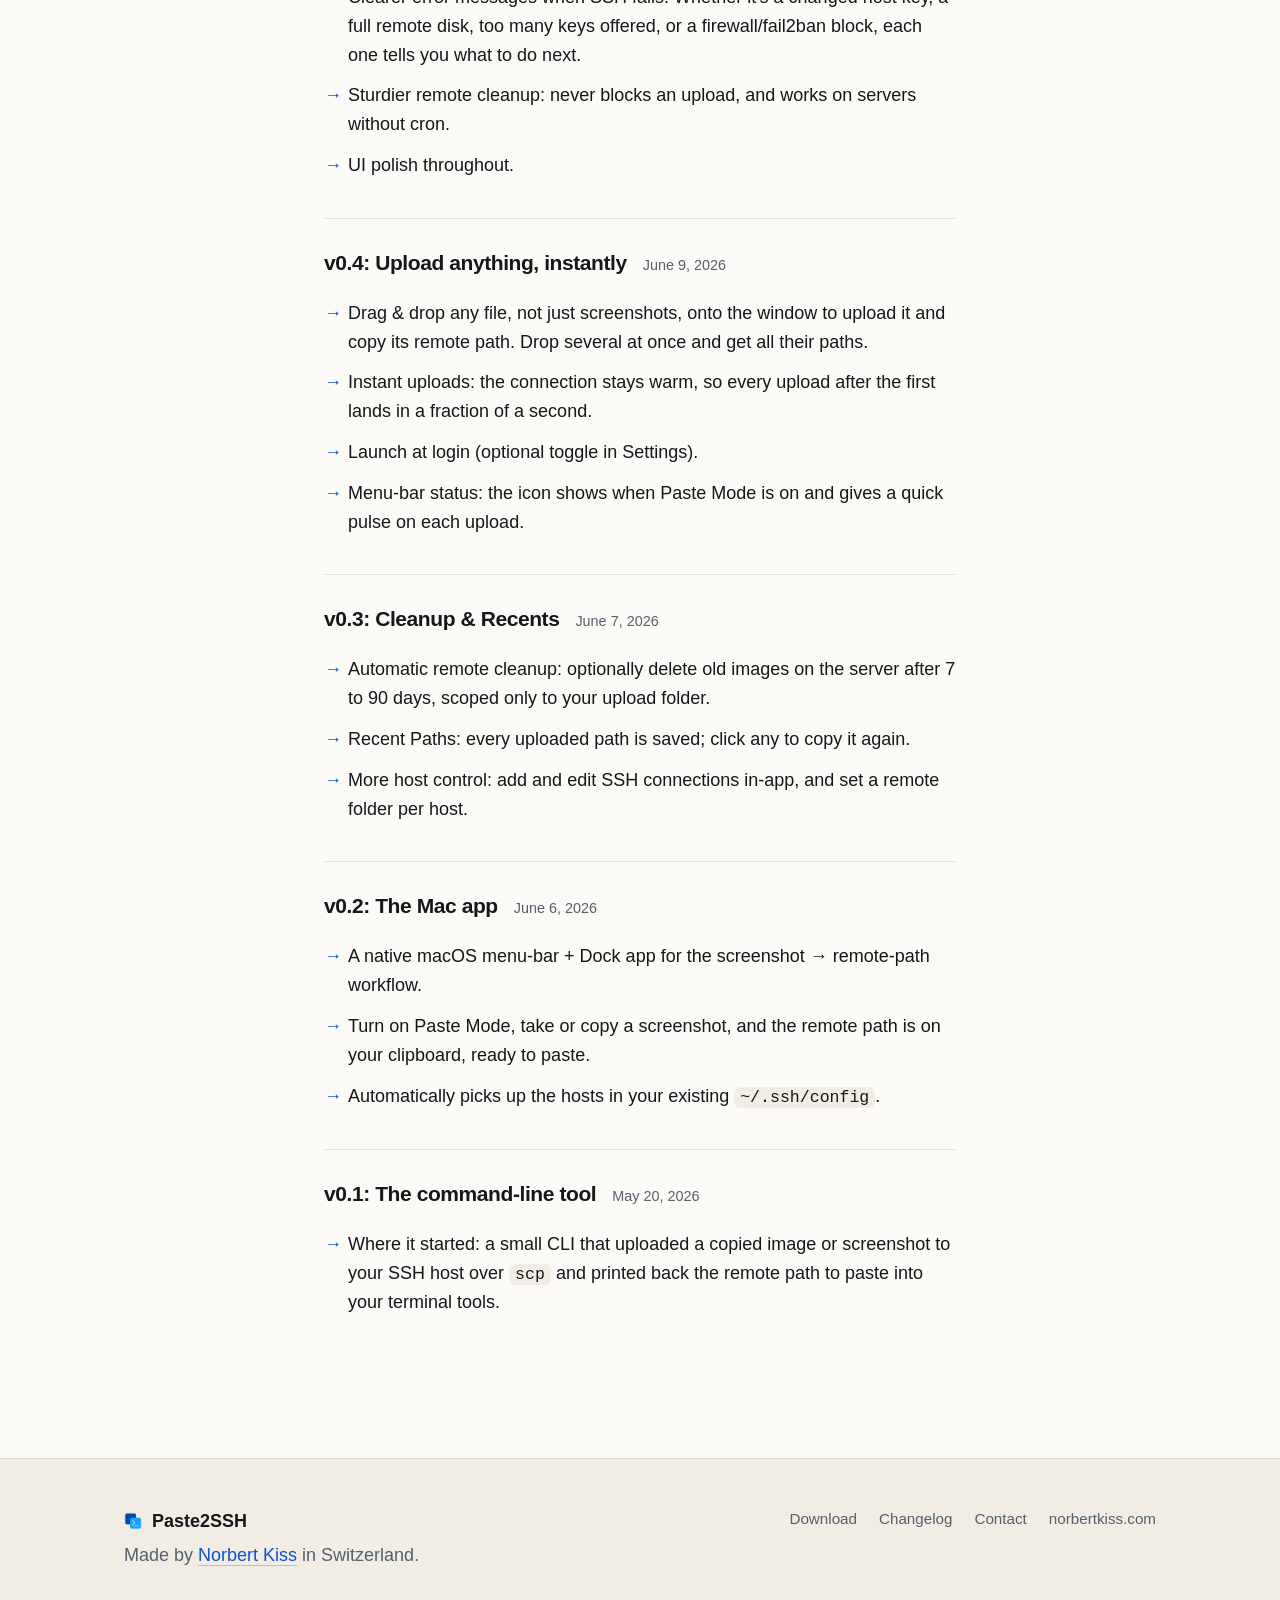
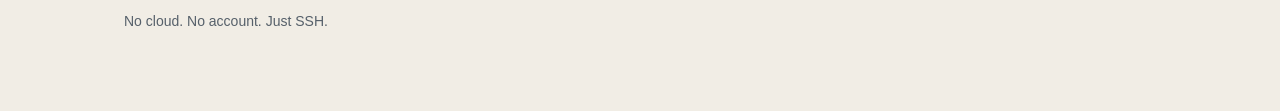
==== commit 7b531181: "changelog: correct v1.0.1 release date to June 25" ====
--- a/changelog/index.html
+++ b/changelog/index.html
@@ -80,7 +80,7 @@
         <article class="release">
           <header class="release-head">
             <h2 class="release-ver">v1.0.1: Upload reliability fix</h2>
-            <p class="release-date">June 28, 2026</p>
+            <p class="release-date">June 25, 2026</p>
           </header>
           <p class="release-lead">
             Fixes a bug where uploads could fail with "the remote upload directory is
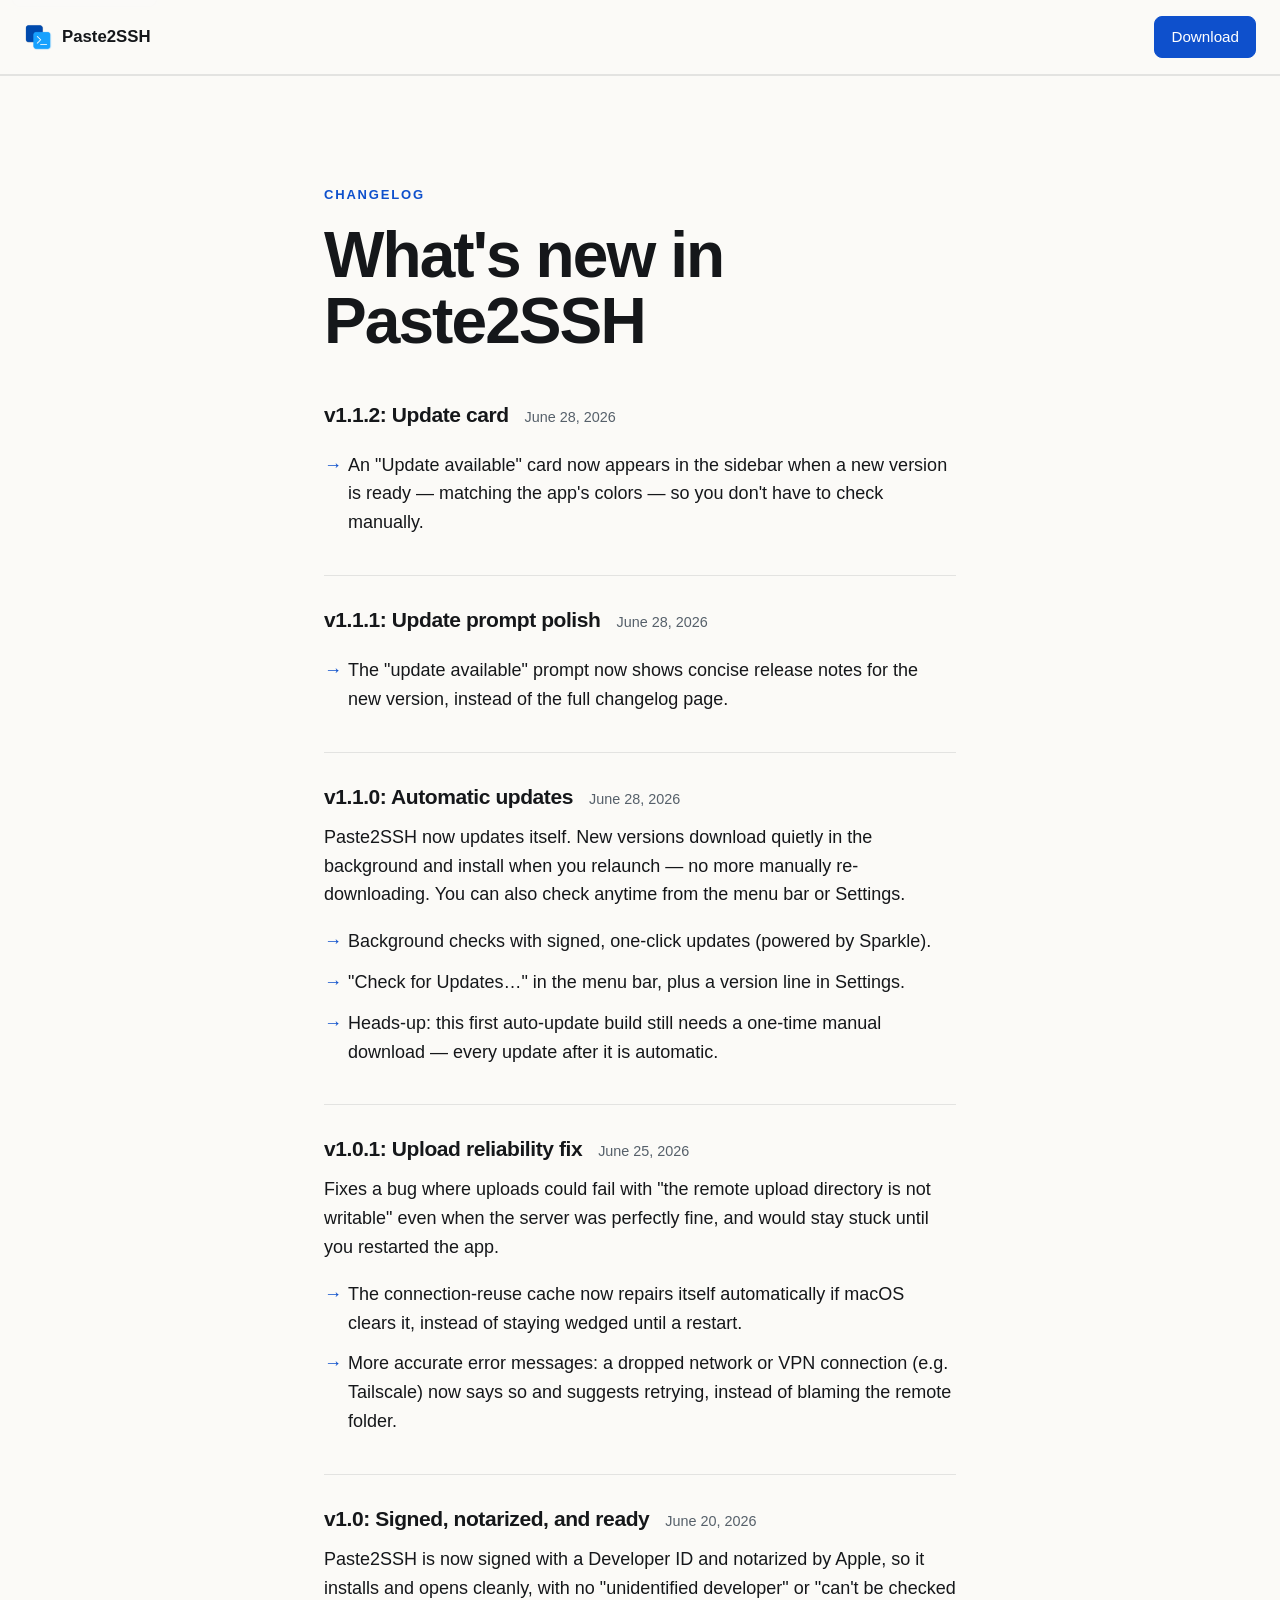
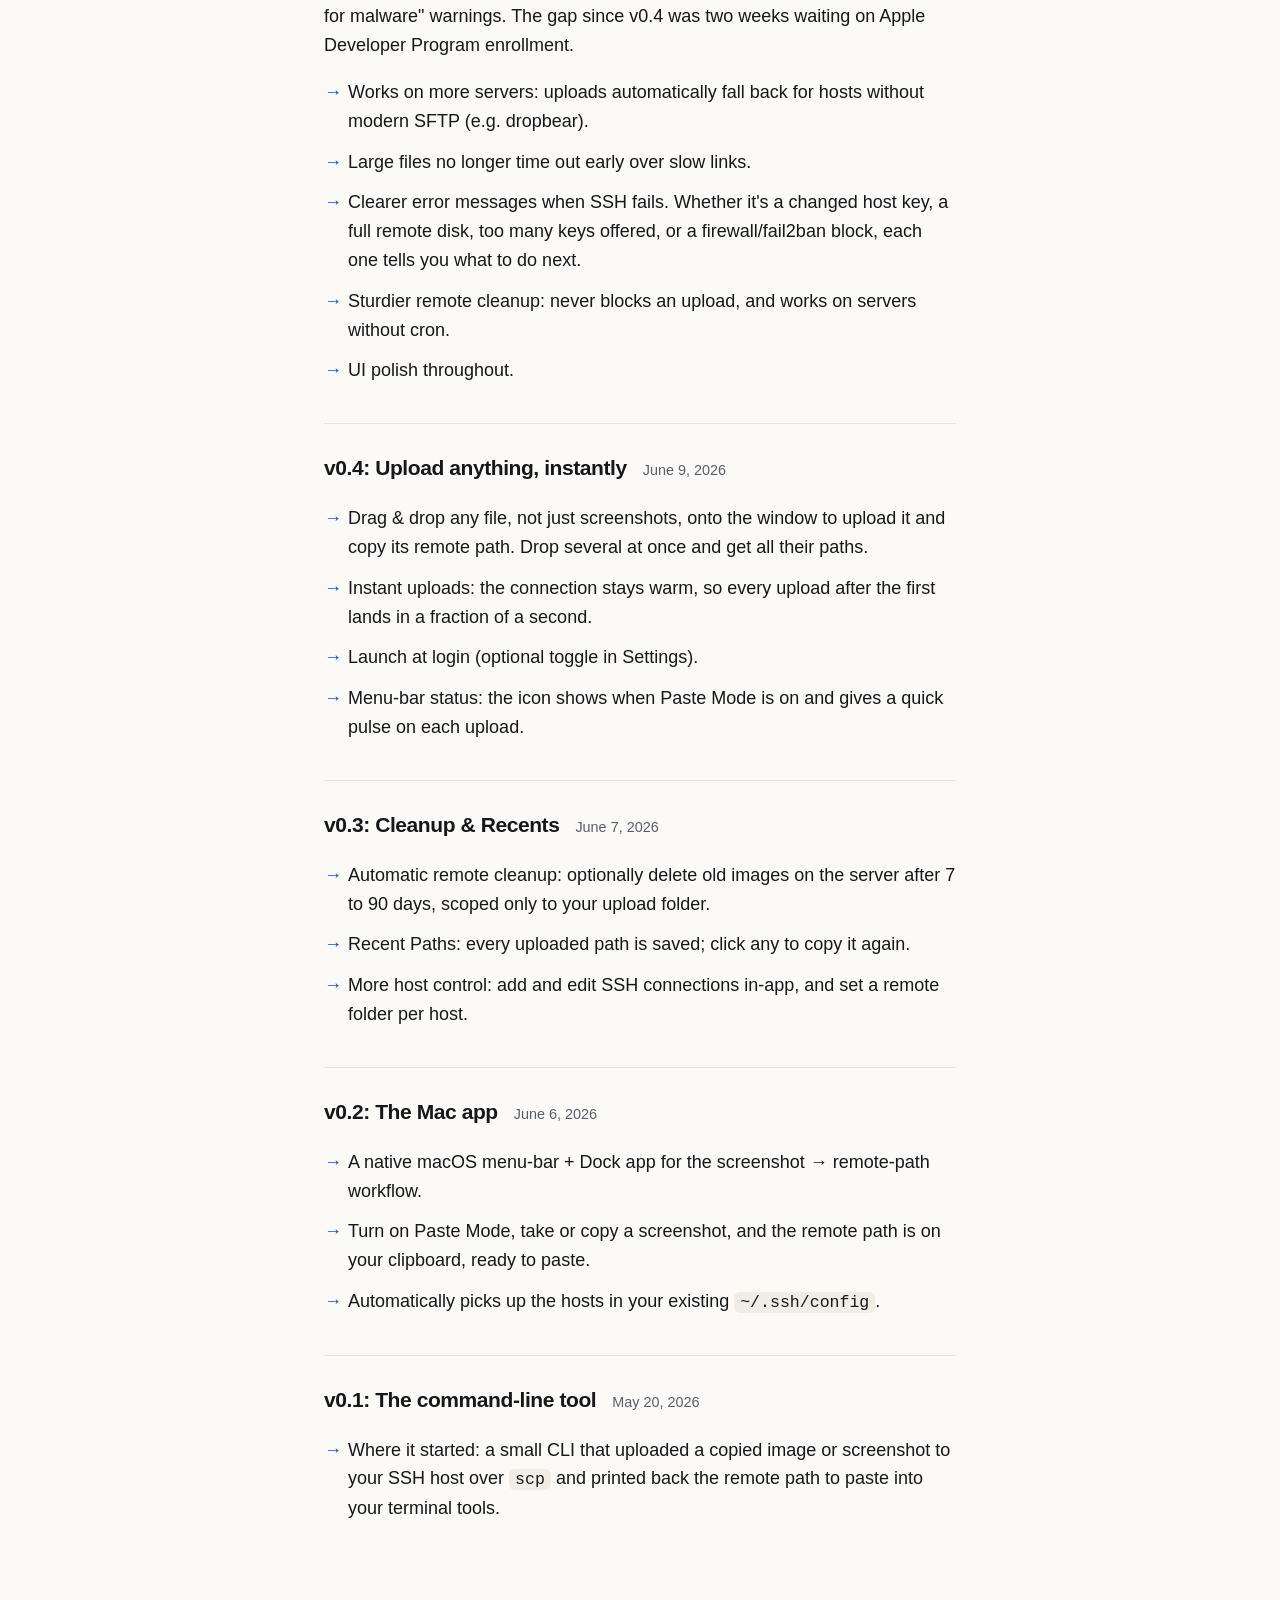
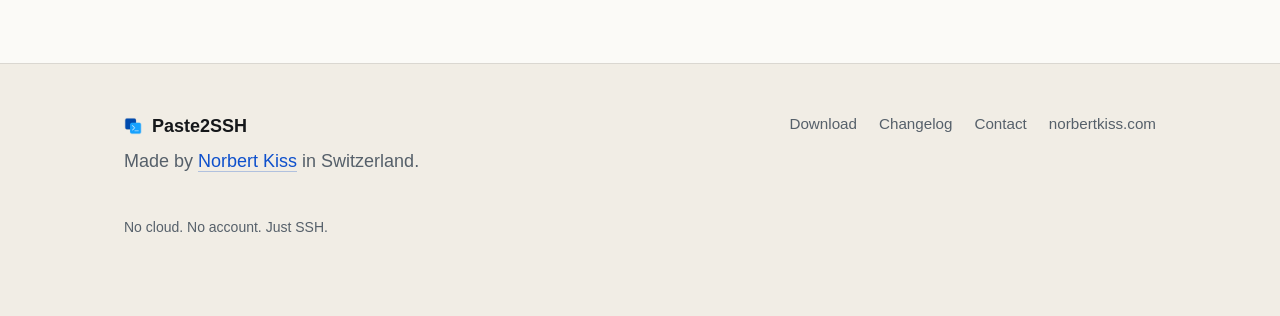
==== commit 0a0fcffc: "Release 1.1.2: in-app 'Update available' card - A compact update card appears at the bottom of the s" ====
--- a/changelog/index.html
+++ b/changelog/index.html
@@ -40,7 +40,7 @@
       <span class="brand-text">Paste2SSH</span>
     </a>
     <nav aria-label="Primary">
-      <a href="/Paste2SSH-1.1.1.dmg" download data-fast-goal="download" data-fast-goal-location="changelog_nav" class="nav-cta">Download</a>
+      <a href="/Paste2SSH-1.1.2.dmg" download data-fast-goal="download" data-fast-goal-location="changelog_nav" class="nav-cta">Download</a>
     </nav>
   </header>
 
@@ -52,11 +52,21 @@
 
         <article class="release">
           <header class="release-head">
+            <h2 class="release-ver">v1.1.2: Update card</h2>
+            <p class="release-date">June 28, 2026</p>
+          </header>
+          <ul class="bullets">
+            <li>An "Update available" card now appears in the sidebar when a new version is ready — matching the app's colors — so you don't have to check manually.</li>
+          </ul>
+        </article>
+
+        <article class="release">
+          <header class="release-head">
             <h2 class="release-ver">v1.1.1: Update prompt polish</h2>
             <p class="release-date">June 28, 2026</p>
           </header>
           <ul class="bullets">
-            <li>The "update available" prompt now links to this changelog, so you can see what's new before installing.</li>
+            <li>The "update available" prompt now shows concise release notes for the new version, instead of the full changelog page.</li>
           </ul>
         </article>
 
@@ -174,7 +184,7 @@
           <p class="dim">Made by <a href="https://norbertkiss.com" data-fast-goal="norbertkiss_click" rel="noopener">Norbert Kiss</a> in Switzerland.</p>
         </div>
         <nav class="footer-nav" aria-label="Footer">
-          <a href="/Paste2SSH-1.1.1.dmg" download data-fast-goal="download" data-fast-goal-location="changelog_footer">Download</a>
+          <a href="/Paste2SSH-1.1.2.dmg" download data-fast-goal="download" data-fast-goal-location="changelog_footer">Download</a>
           <a href="/changelog/">Changelog</a>
           <a href="mailto:hello@paste2ssh.com" data-fast-goal="contact_click">Contact</a>
           <a href="https://norbertkiss.com" data-fast-goal="norbertkiss_click" rel="noopener">norbertkiss.com</a>
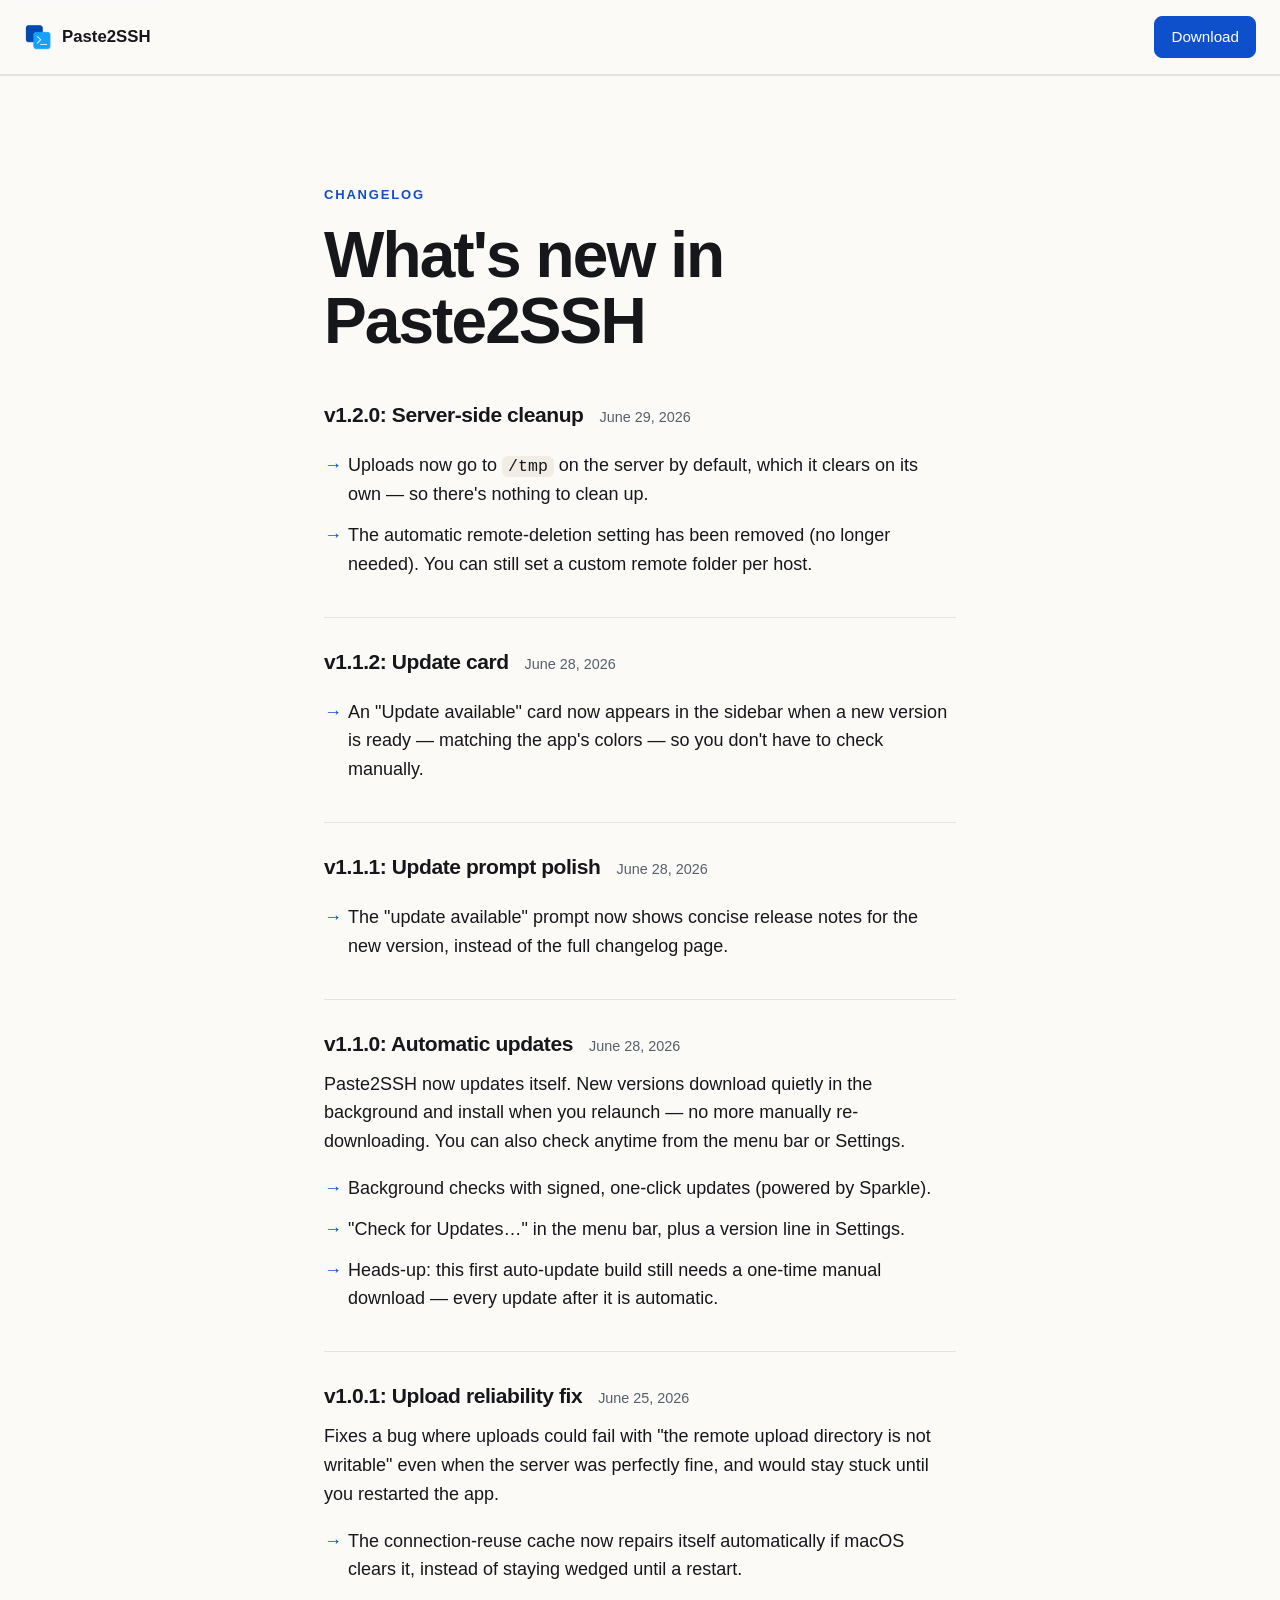
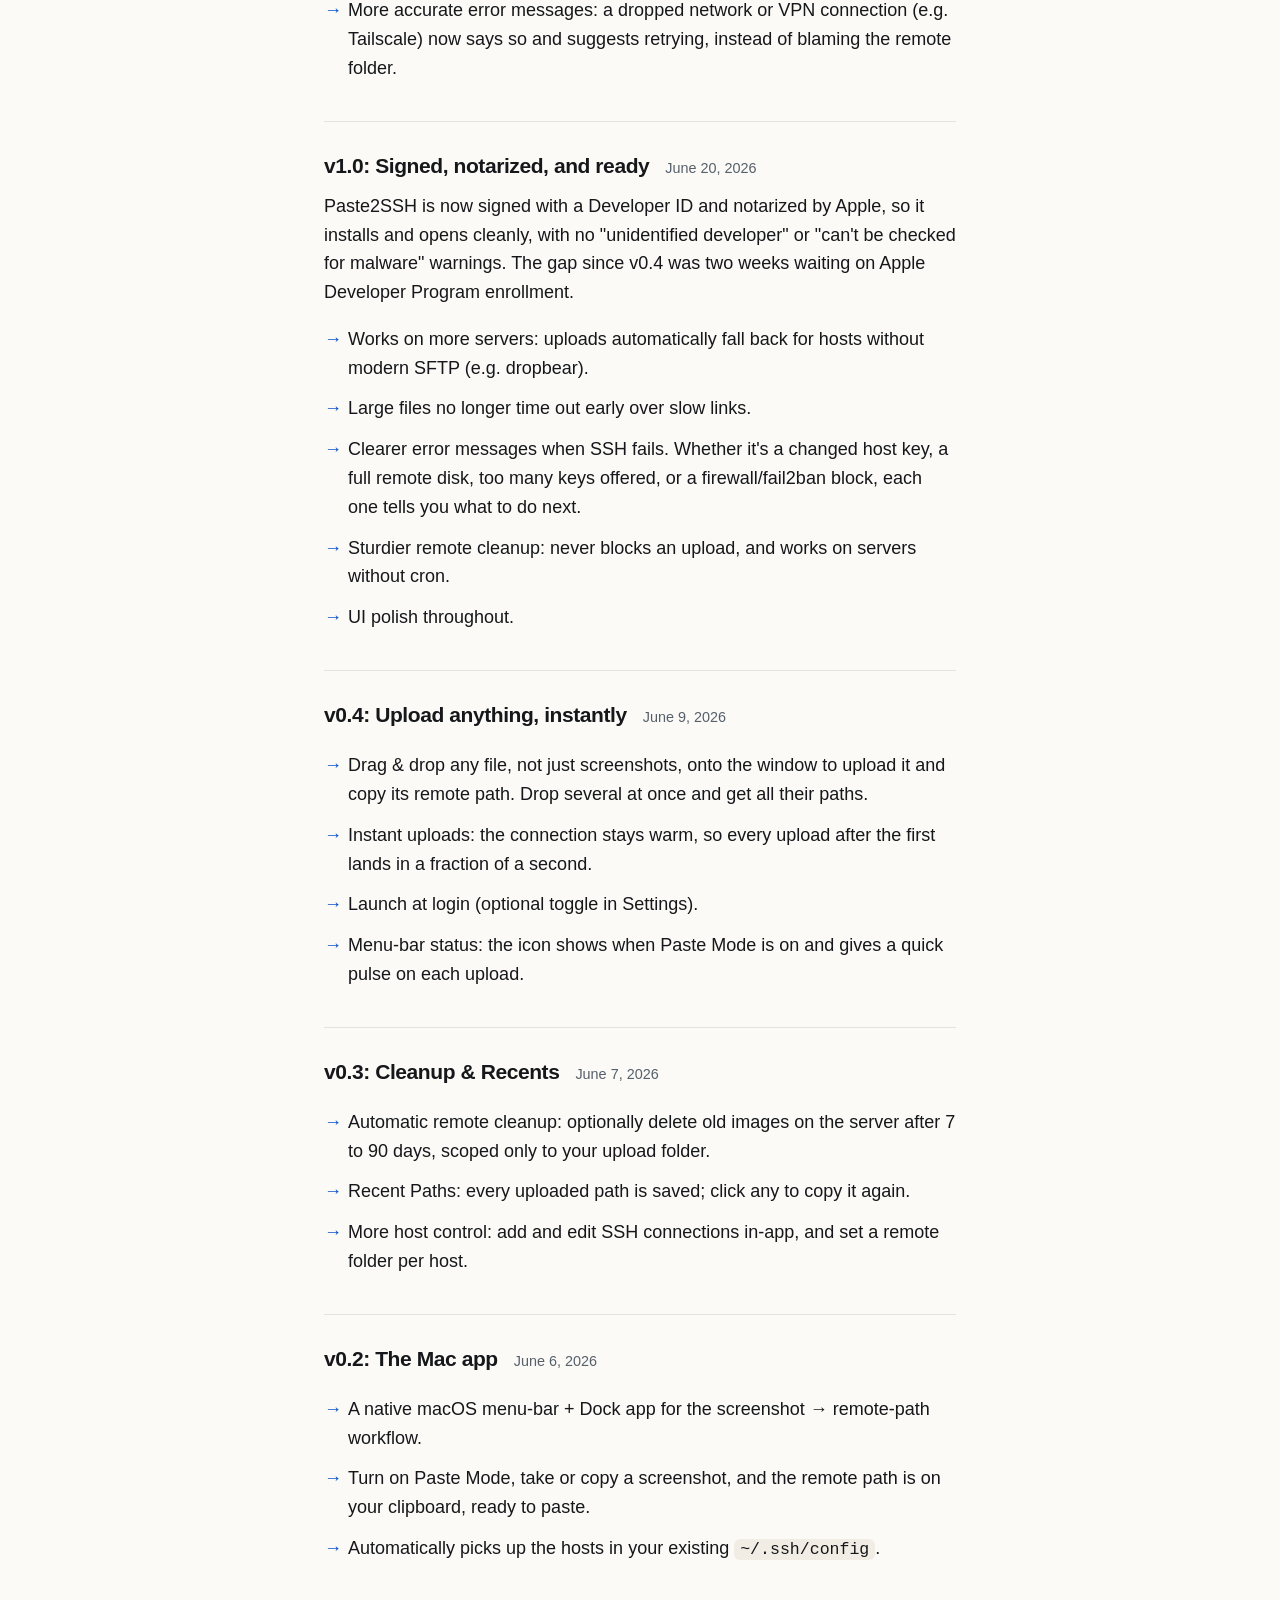
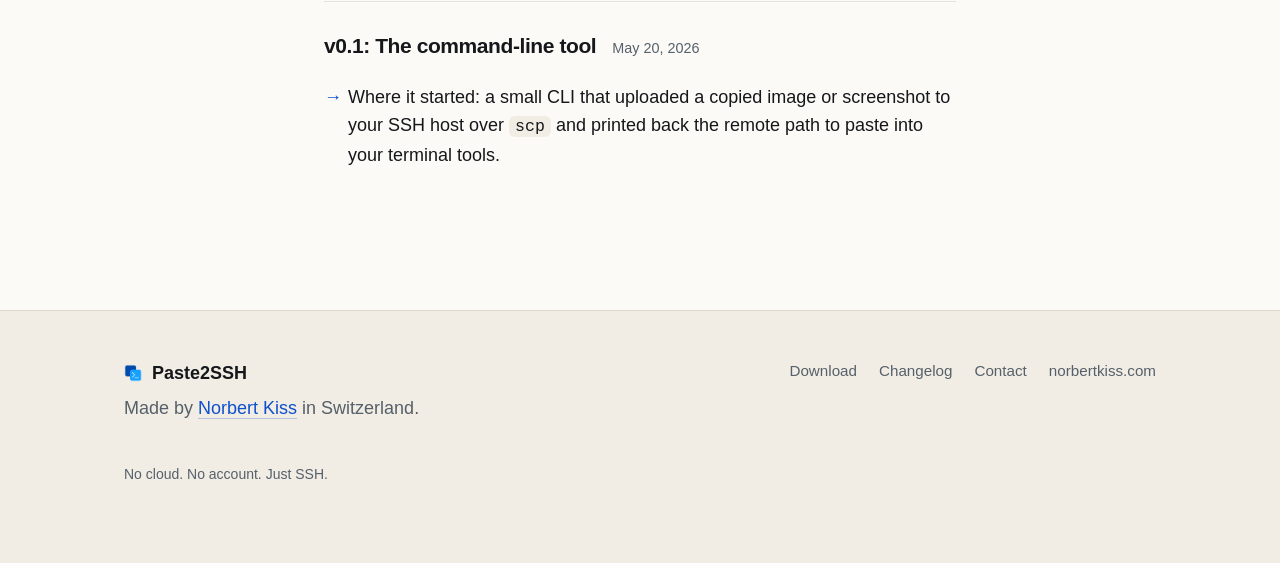
==== commit 0e5211a5: "Release 1.2.0: default to /tmp, drop remote cleanup Uploads now go to /tmp on the server by default " ====
--- a/changelog/index.html
+++ b/changelog/index.html
@@ -23,7 +23,7 @@
   <meta property="og:image:width" content="1200" />
   <meta property="og:image:height" content="630" />
 
-  <link rel="stylesheet" href="/styles.css?v=19" />
+  <link rel="stylesheet" href="/styles.css?v=21" />
   <script
     defer
     data-website-id="dfid_6iDRUbRsPHQtEeW4TGu3i"
@@ -40,7 +40,7 @@
       <span class="brand-text">Paste2SSH</span>
     </a>
     <nav aria-label="Primary">
-      <a href="/Paste2SSH-1.1.2.dmg" download data-fast-goal="download" data-fast-goal-location="changelog_nav" class="nav-cta">Download</a>
+      <a href="/Paste2SSH-1.2.0.dmg" download data-fast-goal="download" data-fast-goal-location="changelog_nav" class="nav-cta">Download</a>
     </nav>
   </header>
 
@@ -49,6 +49,17 @@
       <div class="container container--narrow">
         <p class="eyebrow">Changelog</p>
         <h1>What's new in Paste2SSH</h1>
+
+        <article class="release">
+          <header class="release-head">
+            <h2 class="release-ver">v1.2.0: Server-side cleanup</h2>
+            <p class="release-date">June 29, 2026</p>
+          </header>
+          <ul class="bullets">
+            <li>Uploads now go to <code>/tmp</code> on the server by default, which it clears on its own — so there's nothing to clean up.</li>
+            <li>The automatic remote-deletion setting has been removed (no longer needed). You can still set a custom remote folder per host.</li>
+          </ul>
+        </article>
 
         <article class="release">
           <header class="release-head">
@@ -184,7 +195,7 @@
           <p class="dim">Made by <a href="https://norbertkiss.com" data-fast-goal="norbertkiss_click" rel="noopener">Norbert Kiss</a> in Switzerland.</p>
         </div>
         <nav class="footer-nav" aria-label="Footer">
-          <a href="/Paste2SSH-1.1.2.dmg" download data-fast-goal="download" data-fast-goal-location="changelog_footer">Download</a>
+          <a href="/Paste2SSH-1.2.0.dmg" download data-fast-goal="download" data-fast-goal-location="changelog_footer">Download</a>
           <a href="/changelog/">Changelog</a>
           <a href="mailto:hello@paste2ssh.com" data-fast-goal="contact_click">Contact</a>
           <a href="https://norbertkiss.com" data-fast-goal="norbertkiss_click" rel="noopener">norbertkiss.com</a>
--- a/styles.css
+++ b/styles.css
@@ -258,6 +258,29 @@
   color: var(--ink-2);
   text-align: center;
 }
+
+/* Copy-paste command block (used on /linux). */
+.cmd {
+  margin: 16px 0;
+  padding: 14px 16px;
+  background: var(--surface-alt);
+  border: 1px solid var(--rule);
+  border-radius: 10px;
+  font-family: var(--mono);
+  font-size: 0.85rem;
+  line-height: 1.6;
+  color: var(--ink);
+  overflow-x: auto;
+  white-space: pre;
+}
+
+/* /linux page: bare h2/p in a narrow column need real vertical rhythm,
+   since base headings have no top margin and .release-lead has none. */
+.linux-doc .cta-row { margin-top: 26px; }
+.linux-doc h2 { margin-top: 2.6rem; }
+.linux-doc .cmd + p { margin-top: 1.25rem; }
+.linux-doc ul.bullets { margin-top: 1.1rem; }
+.linux-doc h2 + p { margin-bottom: 1.1rem; }
 
 .hero-shot {
   margin: clamp(40px, 5vw, 64px) auto 0;
